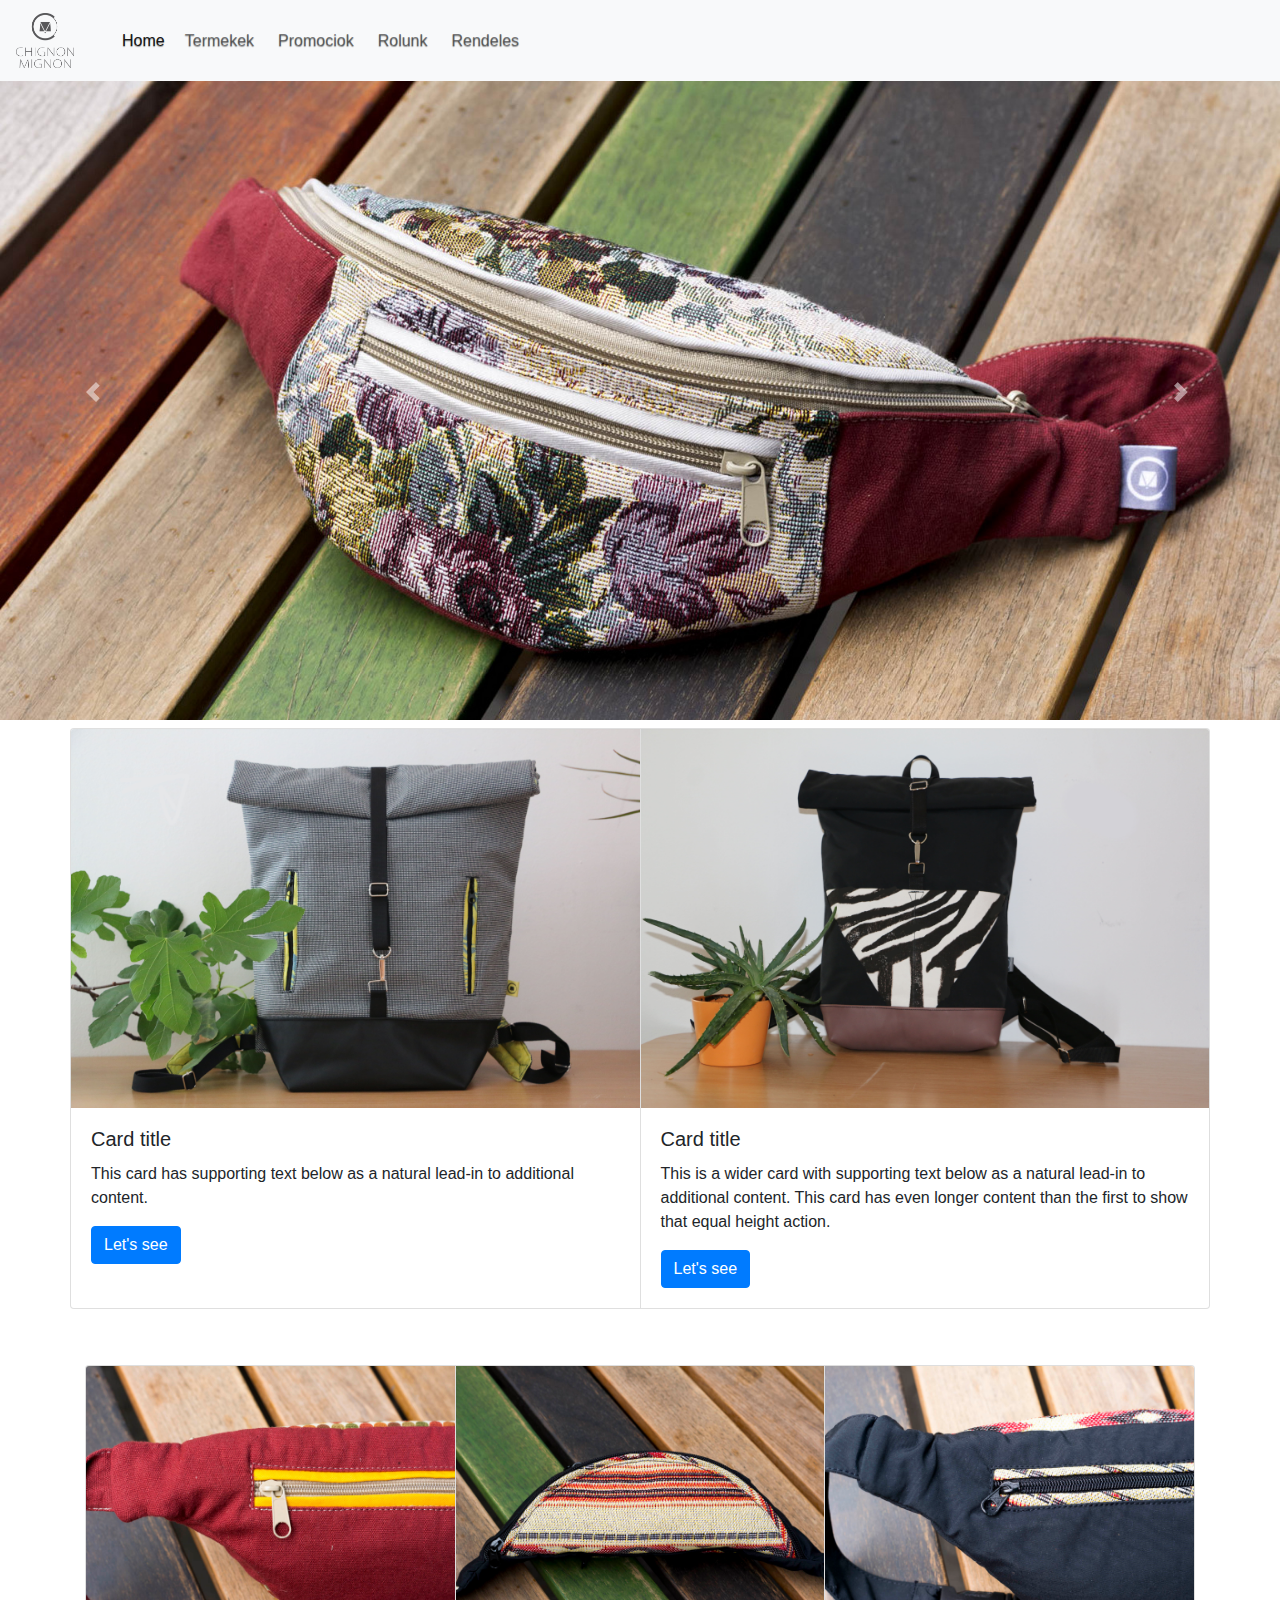
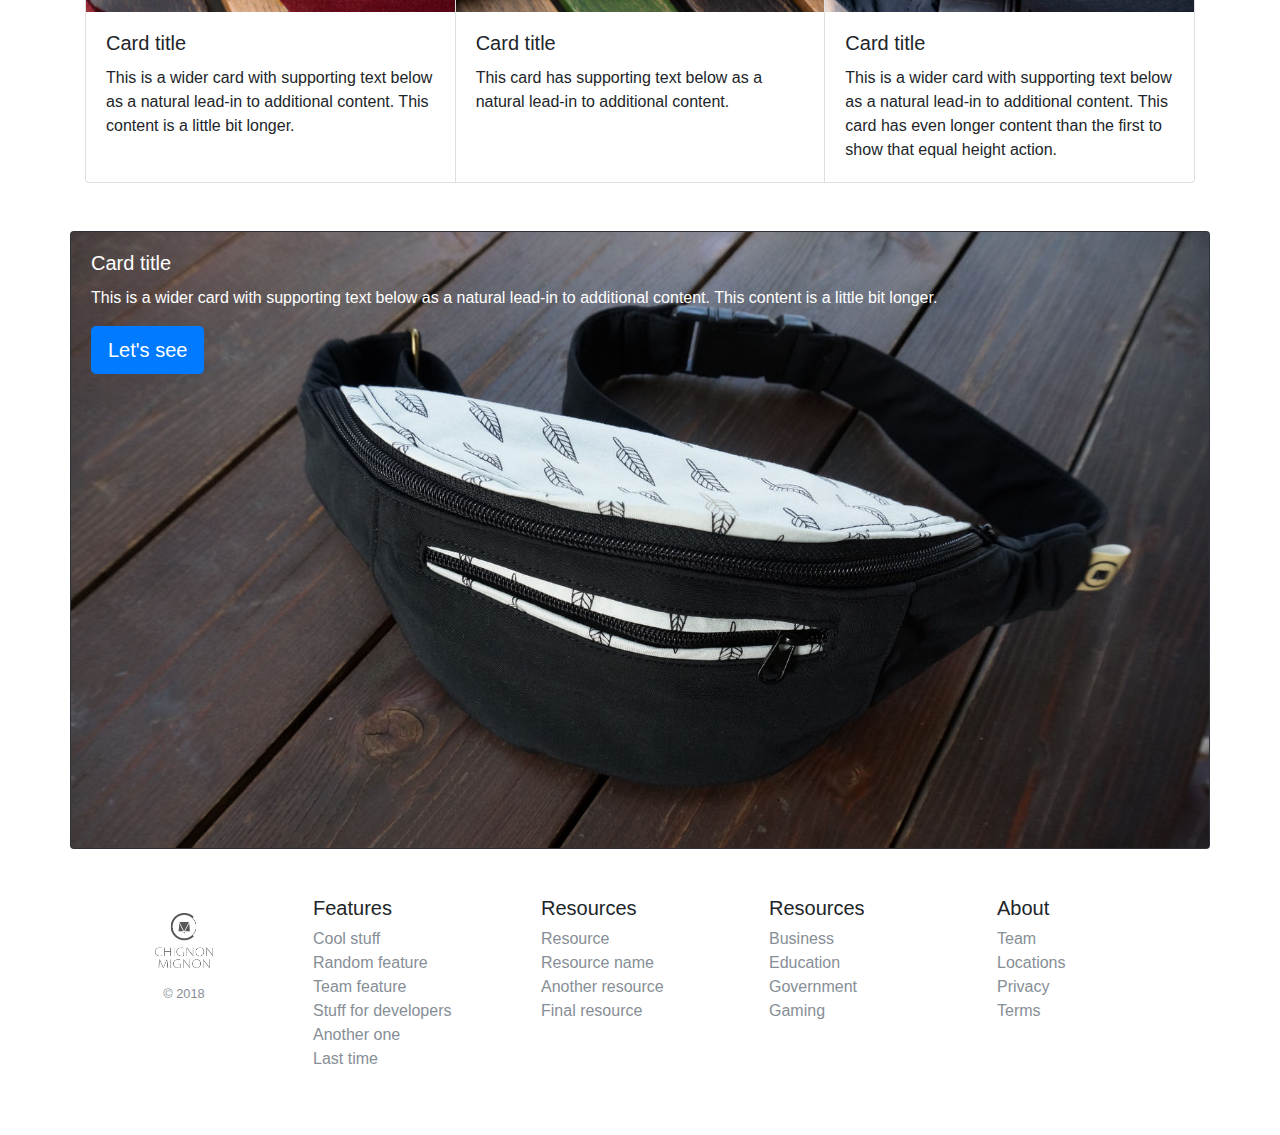
==== index.html @ cf67b212 "+pictures" ====
<!doctype html>
<html>
  <head>
    <meta charset="utf-8">
    <meta name="viewport" content="width=device-width, initial-scale=1, shrink-to-fit=no">
    <meta name="description" content="">
    <meta name="author" content="">
    <link rel="icon" href="pic/iconup.png">

    <title>Chignon Mignon</title>

    <!-- Bootstrap core CSS -->
    <link href="lib/bootstrap/css/bootstrap.min.css" rel="stylesheet">

    <!-- Custom styles for this template -->
    <link href="css/style.css" rel="stylesheet">
  </head>

  <body>

    <nav class="navbar navbar-expand-md navbar-light fixed-top bg-light">
      <a class="navbar-brand" href="index.html"><img src="pic/atlatszologo2.png" class="small-logo" alt="logo"></a>
      <button class="navbar-toggler" type="button" data-toggle="collapse" data-target="#navbarsExampleDefault" aria-controls="navbarsExampleDefault" aria-expanded="false" aria-label="Toggle navigation">
          <span class="navbar-toggler-icon"></span>
        </button>
        
        <div class="collapse navbar-collapse mx-4" id="navbarsExampleDefault">
            <ul class="navbar-nav mr-auto ">
                <li class="nav-item active">
                    <a class="nav-link" href="index.html">Home <span class="sr-only">(current)</span></a>
      </li>
      <li class="nav-item  mx-1">
        <a class="nav-link" href="#">Termekek</a>
      </li>
      <li class="nav-item mx-1">
        <a class="nav-link" href="#">Promociok</a>
      </li>
      <li class="nav-item mx-1">
        <a class="nav-link" href="#">Rolunk</a>
      </li>
      <li class="nav-item mx-1">
        <a class="nav-link " href="#">Rendeles</a>
      </li>
    </ul>
    
  </div>
</nav>


<div id="carouselExampleControls" class="carousel slide" data-ride="carousel">
  <div class="carousel-inner">
    <div class="carousel-item active">
      <img class="d-block w-100" src="pic/o13.1.jpg" alt="First slide">
    </div>
    <div class="carousel-item">
      <img class="d-block w-100" src="pic/o14.1.jpg" alt="Second slide">
    </div>
    <div class="carousel-item">
      <img class="d-block w-100" src="pic/o15.1.jpg" alt="Third slide">
    </div>
    <div class="carousel-item">
      <img class="d-block w-100" src="pic/o16.1.jpg" alt="fourth slide">
    </div>
  </div>
  <a class="carousel-control-prev" href="#carouselExampleControls" role="button" data-slide="prev">
    <span class="carousel-control-prev-icon" aria-hidden="true"></span>
    <span class="sr-only">Previous</span>
  </a>
  <a class="carousel-control-next" href="#carouselExampleControls" role="button" data-slide="next">
    <span class="carousel-control-next-icon" aria-hidden="true"></span>
    <span class="sr-only">Next</span>
  </a>
</div>

   
<div class="container">
  <div class="row">
    <div class="card-group my-2">
      <div class="card">
        <img class="card-img-top" src="pic/nagy11.jpg" alt="Card image cap">
        <div class="card-body">
        <h5 class="card-title">Card title</h5>
        <p class="card-text">This card has supporting text below as a natural lead-in to additional content.</p>
        <button type="button" class="btn btn-primary">Let's see</button>
      </div>
      
    </div>
    <div class="card">
      <img class="card-img-top" src="pic/nagy22.jpg" alt="Card image cap">
      <div class="card-body">
        <h5 class="card-title">Card title</h5>
        <p class="card-text">This is a wider card with supporting text below as a natural lead-in to additional content. This card has even longer content than the first to show that equal height action.</p>
        <button type="button" class="btn btn-primary">Let's see</button>
      </div>
      
    </div>
    </div>
  </div>
</div>

<div class="container">
<div class="card-group my-5">
  <div class="card">
    <img class="card-img-top" src="pic/o14.3.jpg" alt="Card image cap">
    <div class="card-body">
      <h5 class="card-title">Card title</h5>
      <p class="card-text">This is a wider card with supporting text below as a natural lead-in to additional content. This content is a little bit longer.</p>
    </div>
    <!--<div class="card-footer">
      <small class="text-muted">Last updated 3 mins ago</small>
    </div>-->
  </div>
    <div class="card">
      <img class="card-img-top" src="pic/o16.2.jpg" alt="Card image cap">
      <div class="card-body">
      <h5 class="card-title">Card title</h5>
      <p class="card-text">This card has supporting text below as a natural lead-in to additional content.</p>
    </div>
    
  </div>
  <div class="card">
    <img class="card-img-top" src="pic/o16.3.jpg" alt="Card image cap">
    <div class="card-body">
      <h5 class="card-title">Card title</h5>
      <p class="card-text">This is a wider card with supporting text below as a natural lead-in to additional content. This card has even longer content than the first to show that equal height action.</p>
    </div>
    
  </div>
</div>
</div>

<div class="container">
  <div class="row">
    <div class="card bg-dark text-white">
      <img class="card-img" src="pic/11.jpg" alt="Card image">
      <div class="card-img-overlay">
        <h5 class="card-title">Card title</h5>
        <p class="card-text">This is a wider card with supporting text below as a natural lead-in to additional content. This content is a little bit longer.</p>
        <button type="button" class="btn btn-primary btn-lg">Let's see</button>
      </div>
    </div>
  </div>
</div>

    <footer class="container py-5">
      <div class="row">
        <div class="col-12 col-md text-center">
         <!-- <svg xmlns="http://www.w3.org/2000/svg" width="24" height="24" viewBox="0 0 24 24" fill="none" stroke="currentColor" 
          stroke-width="2" stroke-linecap="round" stroke-linejoin="round" class="d-block mb-2"><circle cx="12" cy="12" r="10"></circle>
          <line x1="14.31" y1="8" x2="20.05" y2="17.94"></line><line x1="9.69" y1="8" x2="21.17" y2="8"></line>
          <line x1="7.38" y1="12" x2="13.12" y2="2.06"></line><line x1="9.69" y1="16" x2="3.95" y2="6.06"></line>
          <line x1="14.31" y1="16" x2="2.83" y2="16"></line><line x1="16.62" y1="12" x2="10.88" y2="21.94"></line></svg>-->
          <img src="pic/atlatszologo2.png" class="small-logo my-3" alt="logo">
          <small class="d-block mb-3 text-muted">&copy; 2018</small>
        </div>
        <div class="col-6 col-md">
          <h5>Features</h5>
          <ul class="list-unstyled text-small">
            <li><a class="text-muted" href="#">Cool stuff</a></li>
            <li><a class="text-muted" href="#">Random feature</a></li>
            <li><a class="text-muted" href="#">Team feature</a></li>
            <li><a class="text-muted" href="#">Stuff for developers</a></li>
            <li><a class="text-muted" href="#">Another one</a></li>
            <li><a class="text-muted" href="#">Last time</a></li>
          </ul>
        </div>
        <div class="col-6 col-md">
          <h5>Resources</h5>
          <ul class="list-unstyled text-small">
            <li><a class="text-muted" href="#">Resource</a></li>
            <li><a class="text-muted" href="#">Resource name</a></li>
            <li><a class="text-muted" href="#">Another resource</a></li>
            <li><a class="text-muted" href="#">Final resource</a></li>
          </ul>
        </div>
        <div class="col-6 col-md">
          <h5>Resources</h5>
          <ul class="list-unstyled text-small">
            <li><a class="text-muted" href="#">Business</a></li>
            <li><a class="text-muted" href="#">Education</a></li>
            <li><a class="text-muted" href="#">Government</a></li>
            <li><a class="text-muted" href="#">Gaming</a></li>
          </ul>
        </div>
        <div class="col-6 col-md">
          <h5>About</h5>
          <ul class="list-unstyled text-small">
            <li><a class="text-muted" href="#">Team</a></li>
            <li><a class="text-muted" href="#">Locations</a></li>
            <li><a class="text-muted" href="#">Privacy</a></li>
            <li><a class="text-muted" href="#">Terms</a></li>
          </ul>
        </div>
      </div>
    </footer>


    <!-- Bootstrap core JavaScript
    ================================================== -->
    <!-- Placed at the end of the document so the pages load faster -->
    <script src="https://code.jquery.com/jquery-3.2.1.slim.min.js" integrity="sha384-KJ3o2DKtIkvYIK3UENzmM7KCkRr/rE9/Qpg6aAZGJwFDMVNA/GpGFF93hXpG5KkN" crossorigin="anonymous"></script>
    <script>window.jQuery || document.write('<script src="../../../../assets/js/vendor/jquery-slim.min.js"><\/script>')</script>
    <script src="https://ajax.googleapis.com/ajax/libs/jquery/3.2.1/jquery.min.js"></script>
    <script src="lib/popper.min.js"></script>
    <script src="lib/bootstrap/js/bootstrap.min.js"></script>
    <script>
      Holder.addTheme('thumb', {
        bg: '#55595c',
        fg: '#eceeef',
        text: 'Thumbnail'
      });
    </script>
  </body>
</html>
---- css/style.css ----
.slideshow img{
    max-height: 100%;
    
}

img.small-logo{
    max-height: 55px;
}
.carousel.slide{
    margin-top: 4rem;
}
.nav-item, .navbar-brand{
text-shadow: 0px 1px 1px rgba(0, 0, 0, 0.4);
}
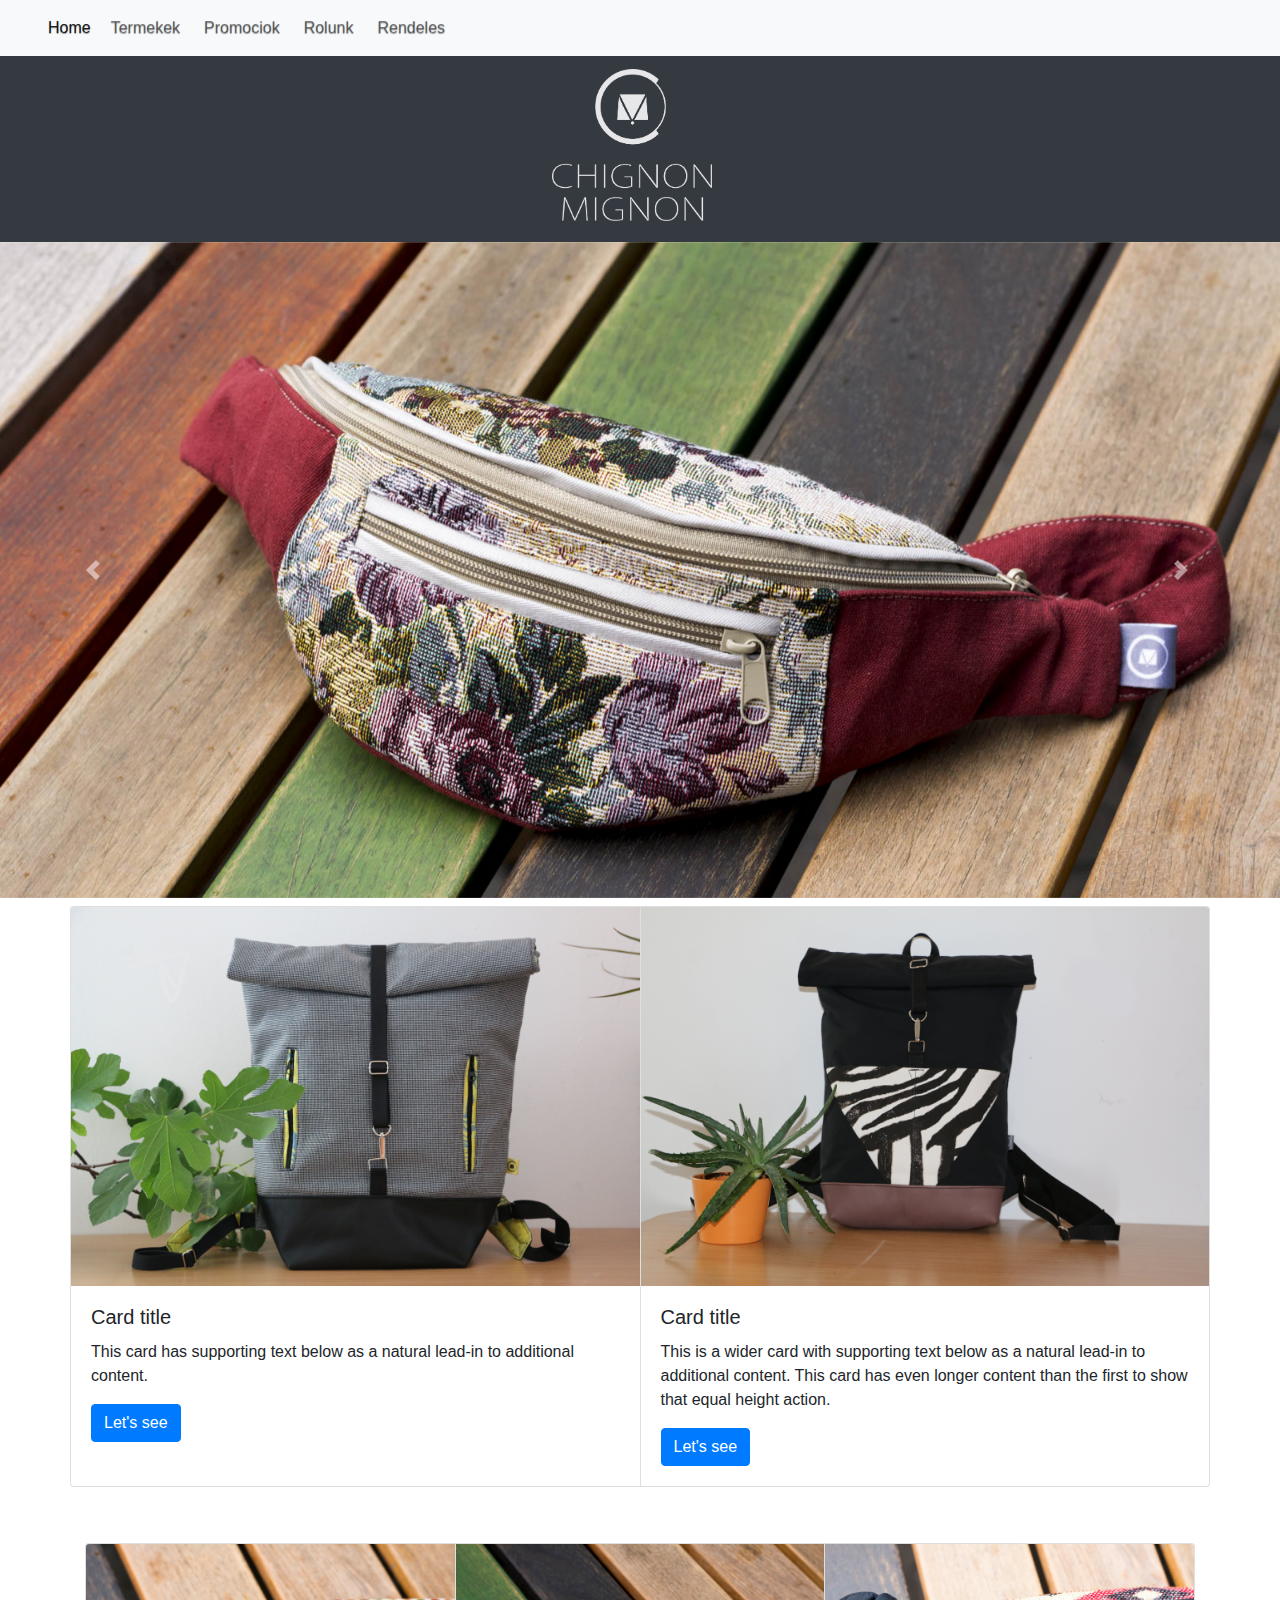
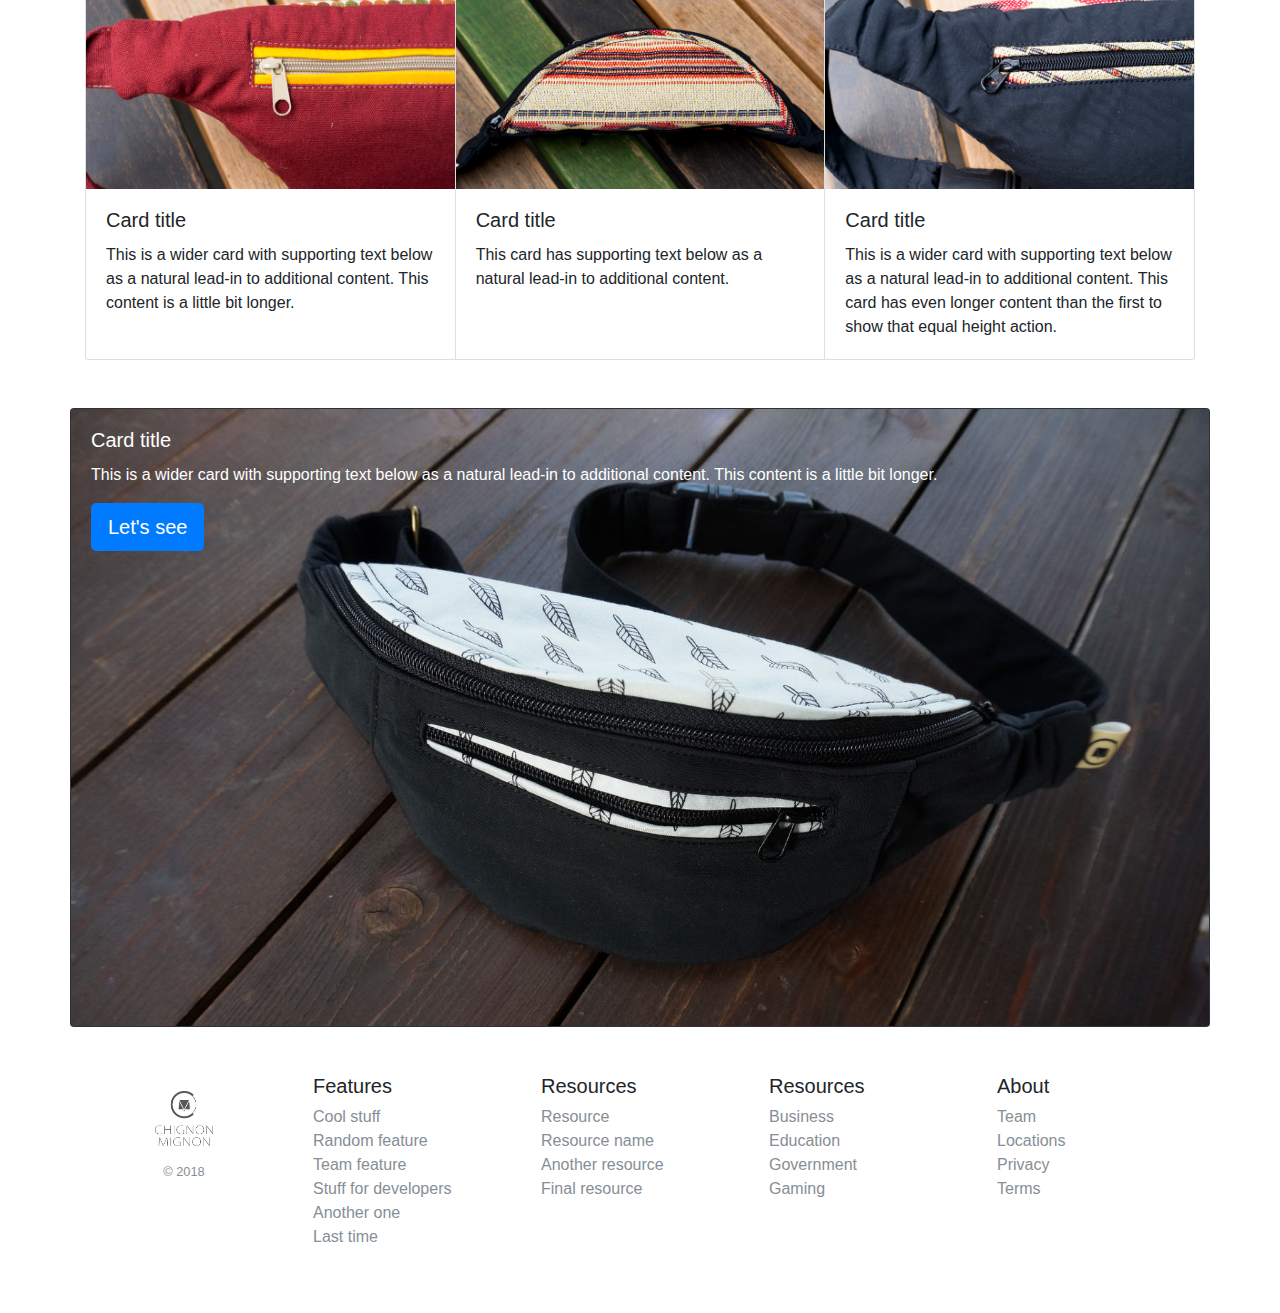
==== commit dae7a128: "jumborton for the logo" ====
--- a/index.html
+++ b/index.html
@@ -20,7 +20,7 @@
   <body>
 
     <nav class="navbar navbar-expand-md navbar-light fixed-top bg-light">
-      <a class="navbar-brand" href="index.html"><img src="pic/atlatszologo2.png" class="small-logo" alt="logo"></a>
+     
       <button class="navbar-toggler" type="button" data-toggle="collapse" data-target="#navbarsExampleDefault" aria-controls="navbarsExampleDefault" aria-expanded="false" aria-label="Toggle navigation">
           <span class="navbar-toggler-icon"></span>
         </button>
@@ -46,7 +46,12 @@
     
   </div>
 </nav>
-
+<div id="jumbotron-logo" class="jumbotron jumbotron-fluid bg-dark">
+  <div class="container text-center">
+    <a class="navbar-brand" href="index.html"><img src="pic/atlatszologo.png" class="biglogo" alt="logo"></a>
+
+  </div>
+</div>
 
 <div id="carouselExampleControls" class="carousel slide" data-ride="carousel">
   <div class="carousel-inner">
@@ -146,11 +151,7 @@
     <footer class="container py-5">
       <div class="row">
         <div class="col-12 col-md text-center">
-         <!-- <svg xmlns="http://www.w3.org/2000/svg" width="24" height="24" viewBox="0 0 24 24" fill="none" stroke="currentColor" 
-          stroke-width="2" stroke-linecap="round" stroke-linejoin="round" class="d-block mb-2"><circle cx="12" cy="12" r="10"></circle>
-          <line x1="14.31" y1="8" x2="20.05" y2="17.94"></line><line x1="9.69" y1="8" x2="21.17" y2="8"></line>
-          <line x1="7.38" y1="12" x2="13.12" y2="2.06"></line><line x1="9.69" y1="16" x2="3.95" y2="6.06"></line>
-          <line x1="14.31" y1="16" x2="2.83" y2="16"></line><line x1="16.62" y1="12" x2="10.88" y2="21.94"></line></svg>-->
+         
           <img src="pic/atlatszologo2.png" class="small-logo my-3" alt="logo">
           <small class="d-block mb-3 text-muted">&copy; 2018</small>
         </div>
--- a/css/style.css
+++ b/css/style.css
@@ -12,3 +12,20 @@
 .nav-item, .navbar-brand{
 text-shadow: 0px 1px 1px rgba(0, 0, 0, 0.4);
 }
+.biglogo{
+    max-width: 10rem;
+    margin-top: 2rem;
+}
+#carouselExampleControls{
+    margin-top: 0;
+}
+#jumbotron-logo{
+    margin-bottom: 0;
+}
+@media (min-width: 768px){
+    .biglogo{
+        margin-top: 0;
+        margin-bottom: -3rem;
+    }
+
+}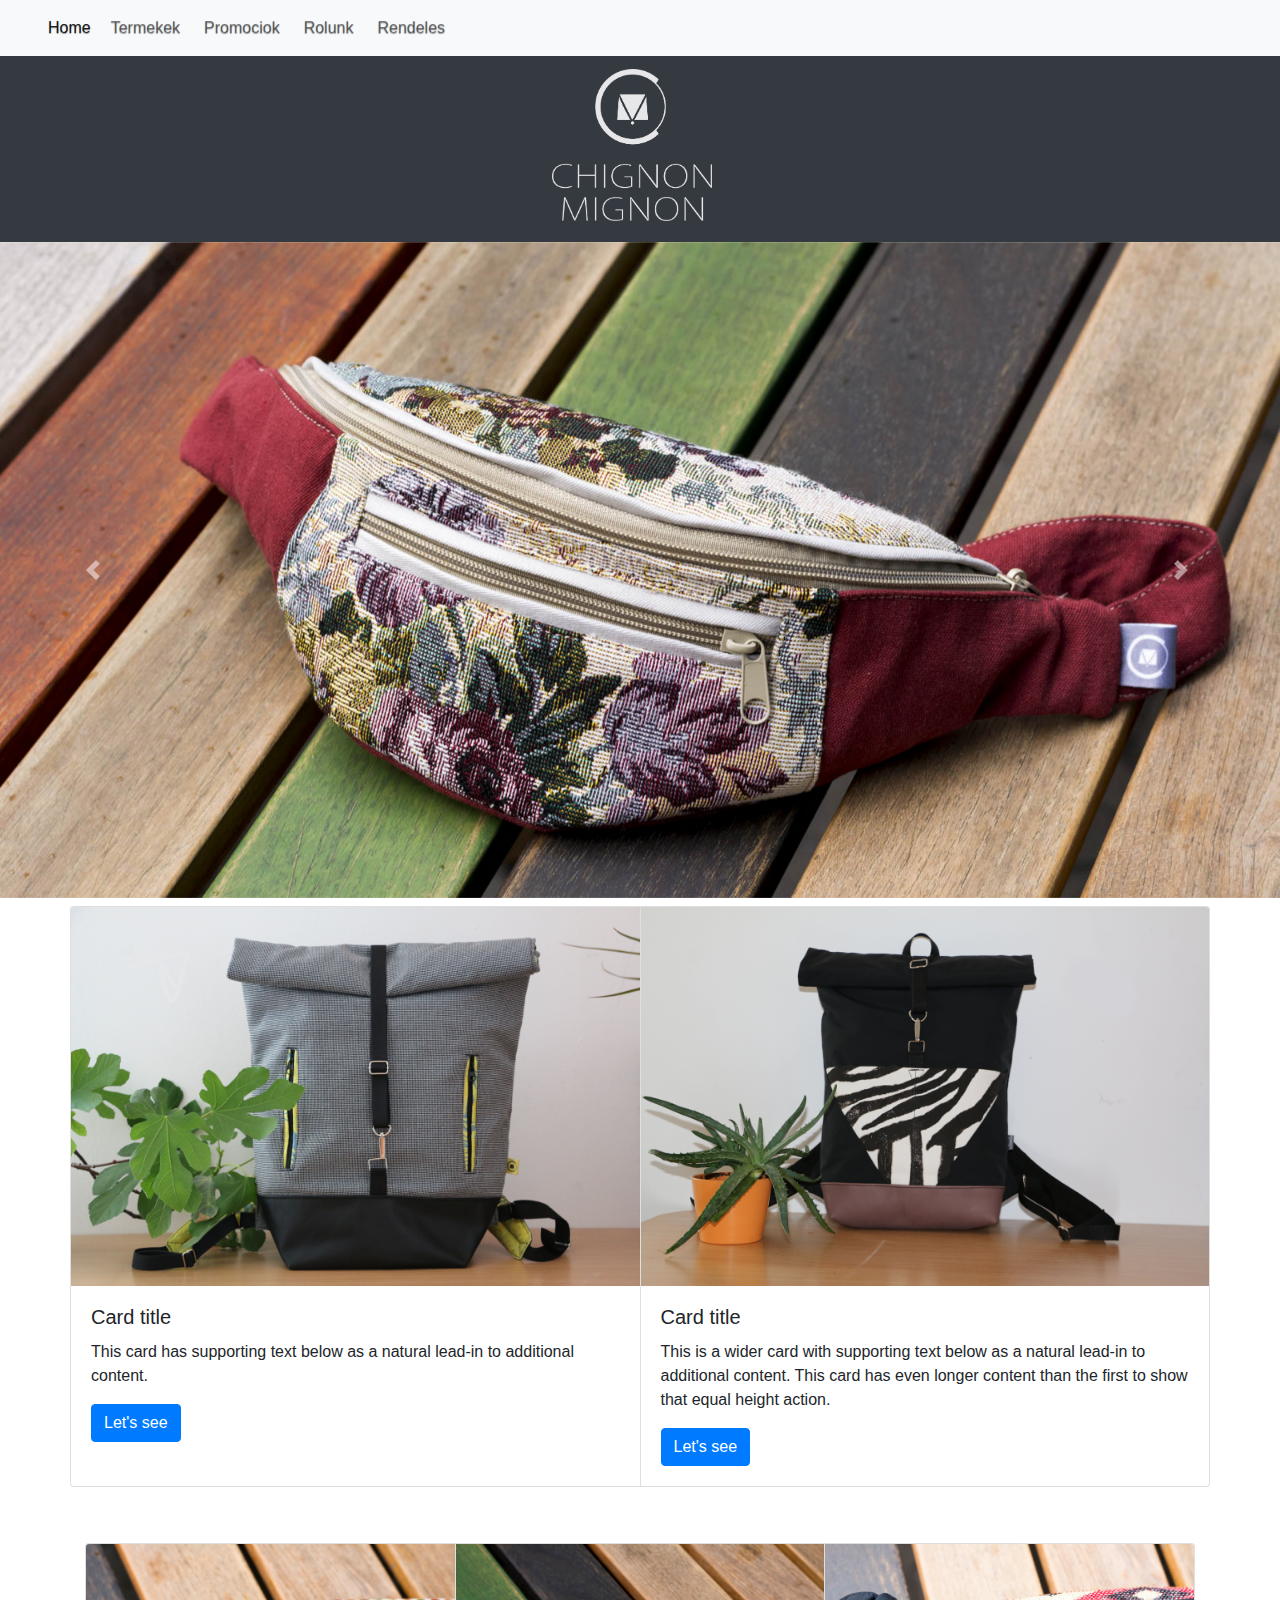
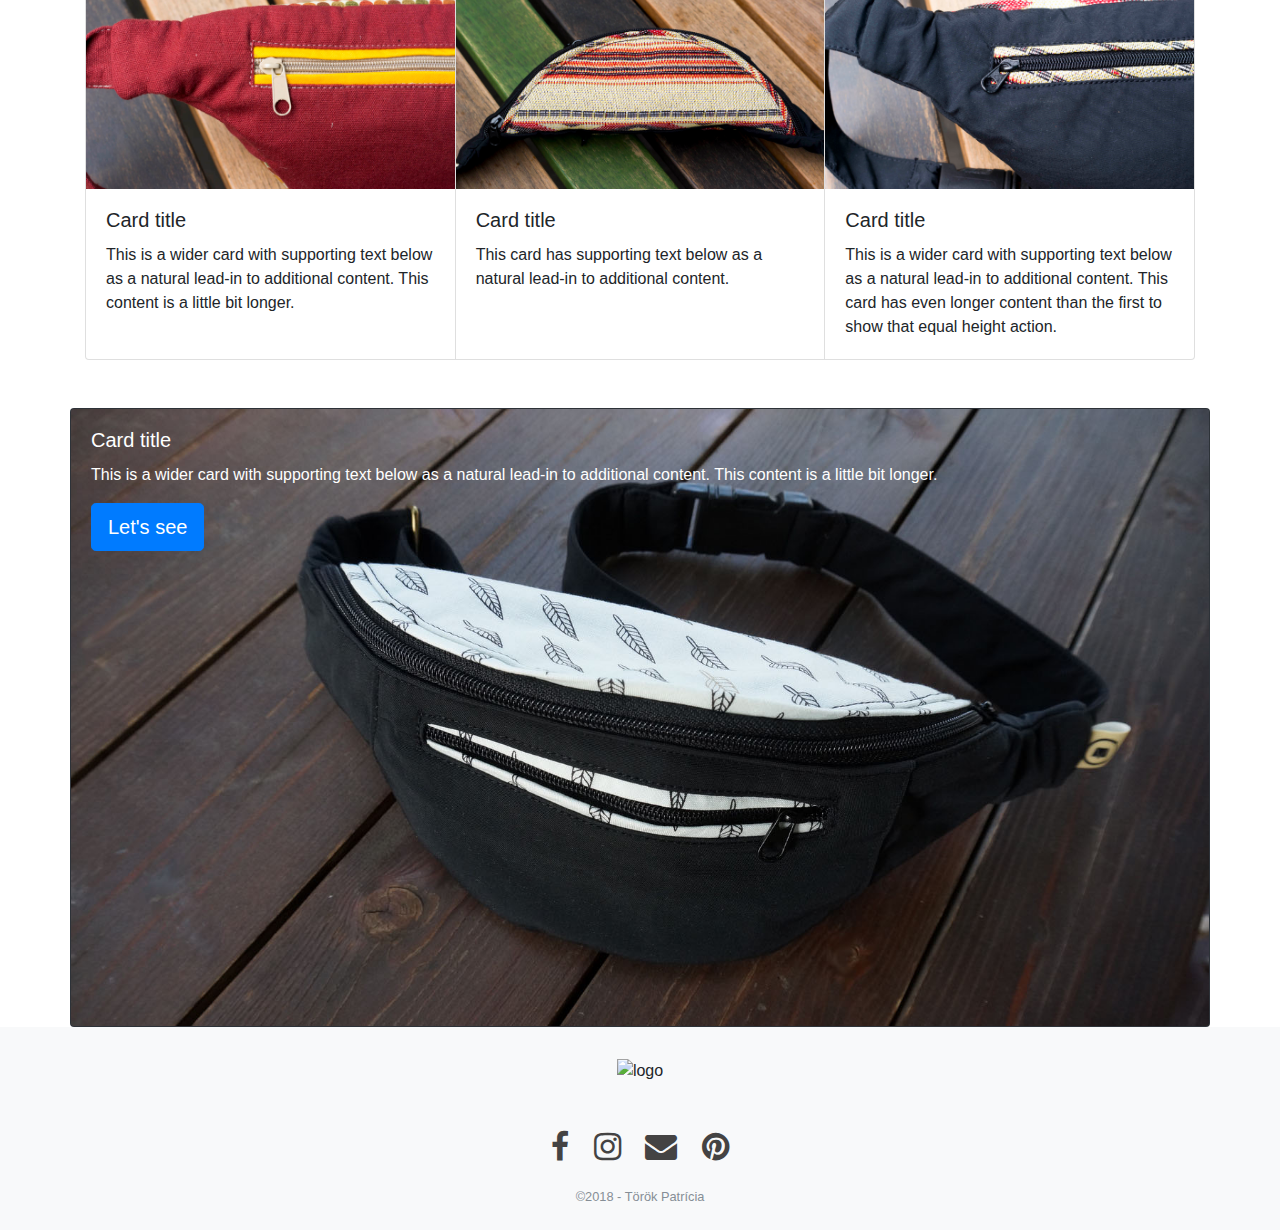
==== commit 891a1dc8: "footer" ====
--- a/index.html
+++ b/index.html
@@ -15,6 +15,7 @@
 
     <!-- Custom styles for this template -->
     <link href="css/style.css" rel="stylesheet">
+    <link href="https://maxcdn.bootstrapcdn.com/font-awesome/4.7.0/css/font-awesome.min.css" rel="stylesheet">
   </head>
 
   <body>
@@ -148,51 +149,24 @@
   </div>
 </div>
 
-    <footer class="container py-5">
+    <footer class="py-2 bg-light">
+      <div class="container">
       <div class="row">
-        <div class="col-12 col-md text-center">
+        <div class="col-12  text-center">
          
-          <img src="pic/atlatszologo2.png" class="small-logo my-3" alt="logo">
-          <small class="d-block mb-3 text-muted">&copy; 2018</small>
+          <img src="pic/arnyekoltlogo.png" class="small-logo my-4" alt="logo">
+          <div class="row">
+            <div class="col-12 text-center my-3 fas-logos">
+            <a class="fa mx-2" href="https://www.facebook.com/chignon.mignon/" target="_blank"><i class="fa fa-facebook" aria-hidden="true"></i></a>
+            <a class="fa mx-2" href="https://www.instagram.com/chignonmignon/?hl=en" target="_blank"><i class="fa fa-instagram" aria-hidden="true"></i></a>
+            <a class="mail mx-2" href="mailto:chingnon@gmail.com"><i class="fa fa-envelope" aria-hidden="true"></i></a>
+            <a class="fa mx-2" href="#"><i class="fa fa-pinterest" aria-hidden="true"></i></a>
+          </div>
+          
         </div>
-        <div class="col-6 col-md">
-          <h5>Features</h5>
-          <ul class="list-unstyled text-small">
-            <li><a class="text-muted" href="#">Cool stuff</a></li>
-            <li><a class="text-muted" href="#">Random feature</a></li>
-            <li><a class="text-muted" href="#">Team feature</a></li>
-            <li><a class="text-muted" href="#">Stuff for developers</a></li>
-            <li><a class="text-muted" href="#">Another one</a></li>
-            <li><a class="text-muted" href="#">Last time</a></li>
-          </ul>
+          <small class="d-block mb-3 text-muted">&copy;2018 - Török Patrícia </small>
         </div>
-        <div class="col-6 col-md">
-          <h5>Resources</h5>
-          <ul class="list-unstyled text-small">
-            <li><a class="text-muted" href="#">Resource</a></li>
-            <li><a class="text-muted" href="#">Resource name</a></li>
-            <li><a class="text-muted" href="#">Another resource</a></li>
-            <li><a class="text-muted" href="#">Final resource</a></li>
-          </ul>
-        </div>
-        <div class="col-6 col-md">
-          <h5>Resources</h5>
-          <ul class="list-unstyled text-small">
-            <li><a class="text-muted" href="#">Business</a></li>
-            <li><a class="text-muted" href="#">Education</a></li>
-            <li><a class="text-muted" href="#">Government</a></li>
-            <li><a class="text-muted" href="#">Gaming</a></li>
-          </ul>
-        </div>
-        <div class="col-6 col-md">
-          <h5>About</h5>
-          <ul class="list-unstyled text-small">
-            <li><a class="text-muted" href="#">Team</a></li>
-            <li><a class="text-muted" href="#">Locations</a></li>
-            <li><a class="text-muted" href="#">Privacy</a></li>
-            <li><a class="text-muted" href="#">Terms</a></li>
-          </ul>
-        </div>
+      </div>
       </div>
     </footer>
 
--- a/css/style.css
+++ b/css/style.css
@@ -4,7 +4,8 @@
 }
 
 img.small-logo{
-    max-height: 55px;
+    max-height: 7rem;
+   
 }
 .carousel.slide{
     margin-top: 4rem;
@@ -22,6 +23,19 @@
 #jumbotron-logo{
     margin-bottom: 0;
 }
+/* Footer */
+.fas-logos{
+    font-size: 2rem;
+}
+.fa{
+    color:rgb(68, 67, 67);
+}
+.fa:hover{
+    color:rgb(8, 8, 8);
+    transform: scale(1.1);
+}
+
+/* resvonsive jumbotron logo */
 @media (min-width: 768px){
     .biglogo{
         margin-top: 0;
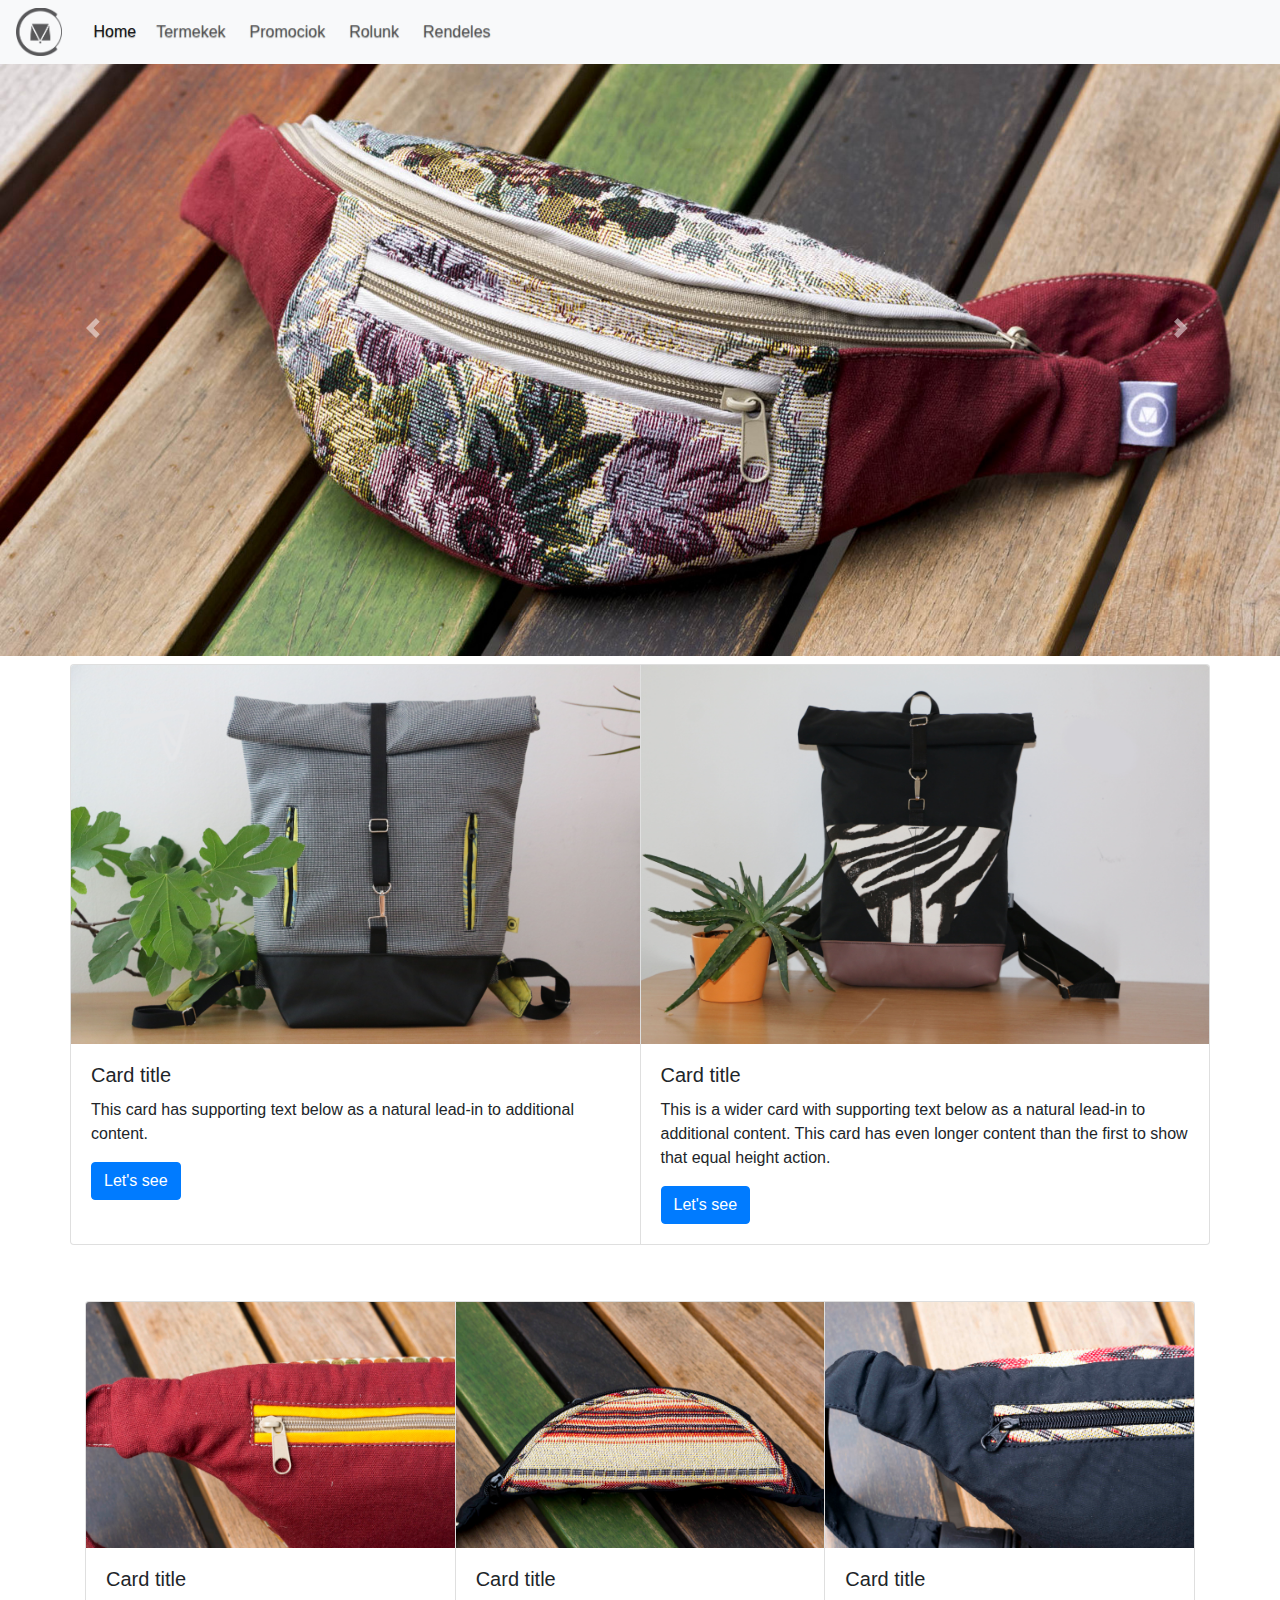
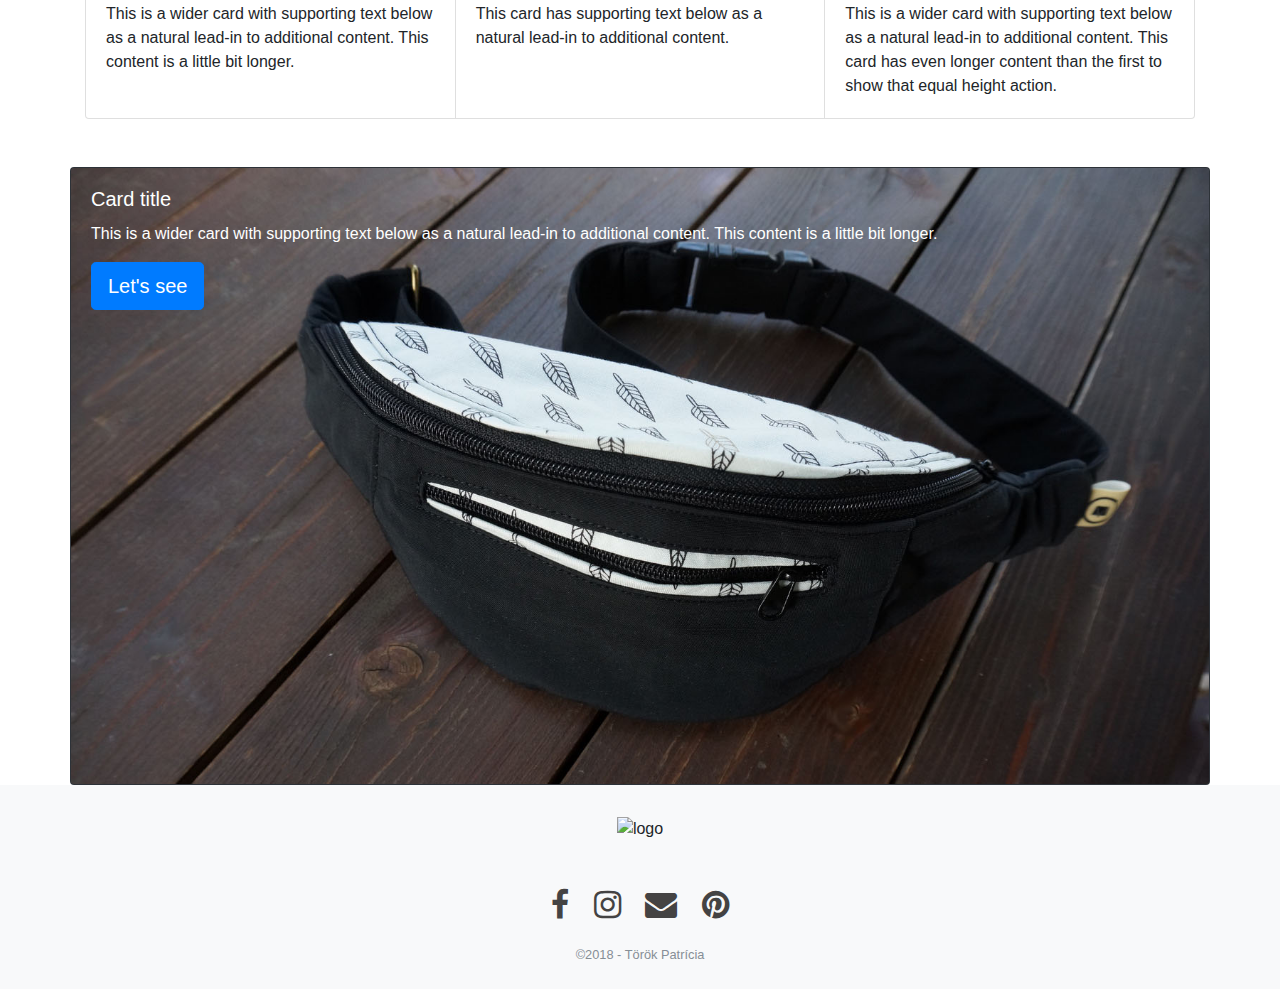
==== commit d64ac864: "nav+jumbotron changed" ====
--- a/index.html
+++ b/index.html
@@ -19,9 +19,10 @@
   </head>
 
   <body>
-
+    
+    
     <nav class="navbar navbar-expand-md navbar-light fixed-top bg-light">
-     
+     <a href="index.html"><img class="small-logo d-none d-lg-block" src="pic/iconup.png" alt="logo"></a>
       <button class="navbar-toggler" type="button" data-toggle="collapse" data-target="#navbarsExampleDefault" aria-controls="navbarsExampleDefault" aria-expanded="false" aria-label="Toggle navigation">
           <span class="navbar-toggler-icon"></span>
         </button>
@@ -47,9 +48,9 @@
     
   </div>
 </nav>
-<div id="jumbotron-logo" class="jumbotron jumbotron-fluid bg-dark">
+<div id="jumbotron-logo" class="jumbotron jumbotron-fluid bg-light d-block d-lg-none">
   <div class="container text-center">
-    <a class="navbar-brand" href="index.html"><img src="pic/atlatszologo.png" class="biglogo" alt="logo"></a>
+    <a class="navbar-brand" href="index.html"><img src="pic/arnyekoltlogo.png" class="biglogo" alt="logo"></a>
 
   </div>
 </div>
--- a/css/style.css
+++ b/css/style.css
@@ -4,7 +4,7 @@
 }
 
 img.small-logo{
-    max-height: 7rem;
+    max-height: 3rem;
    
 }
 .carousel.slide{
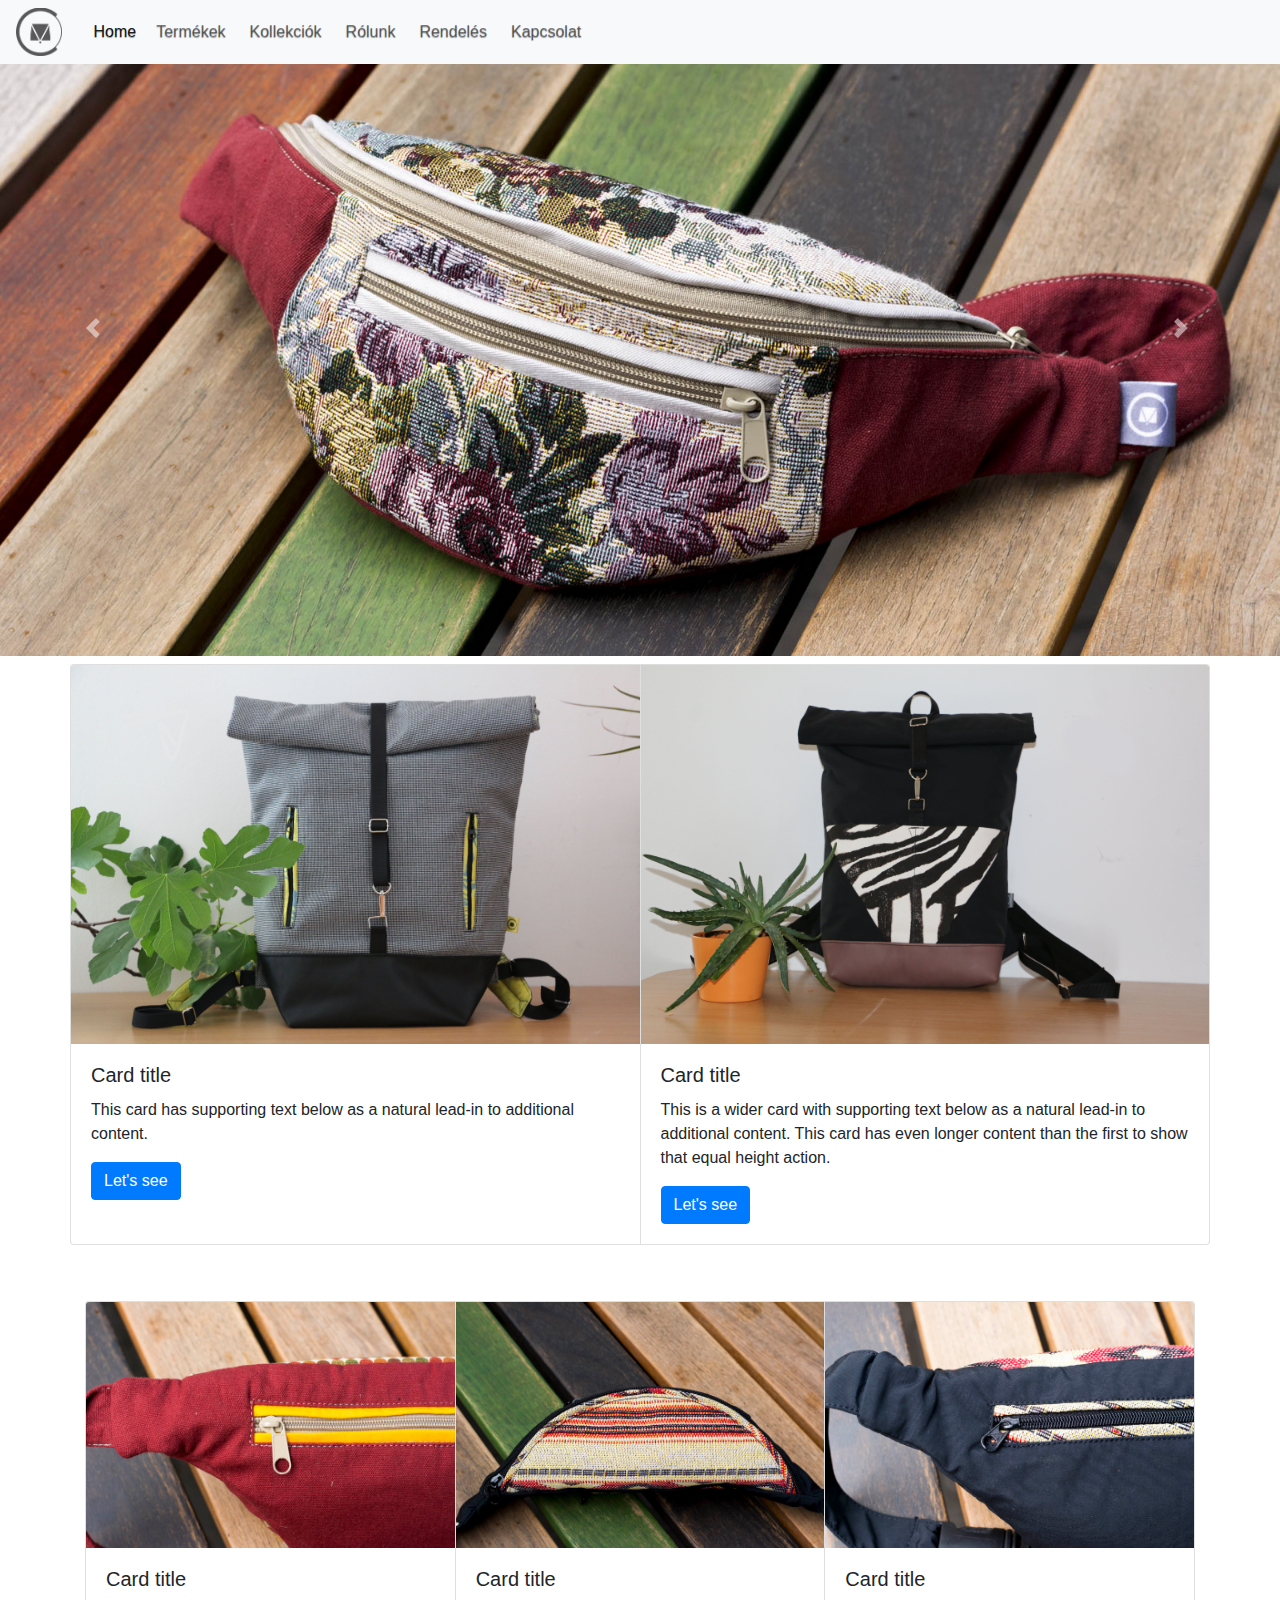
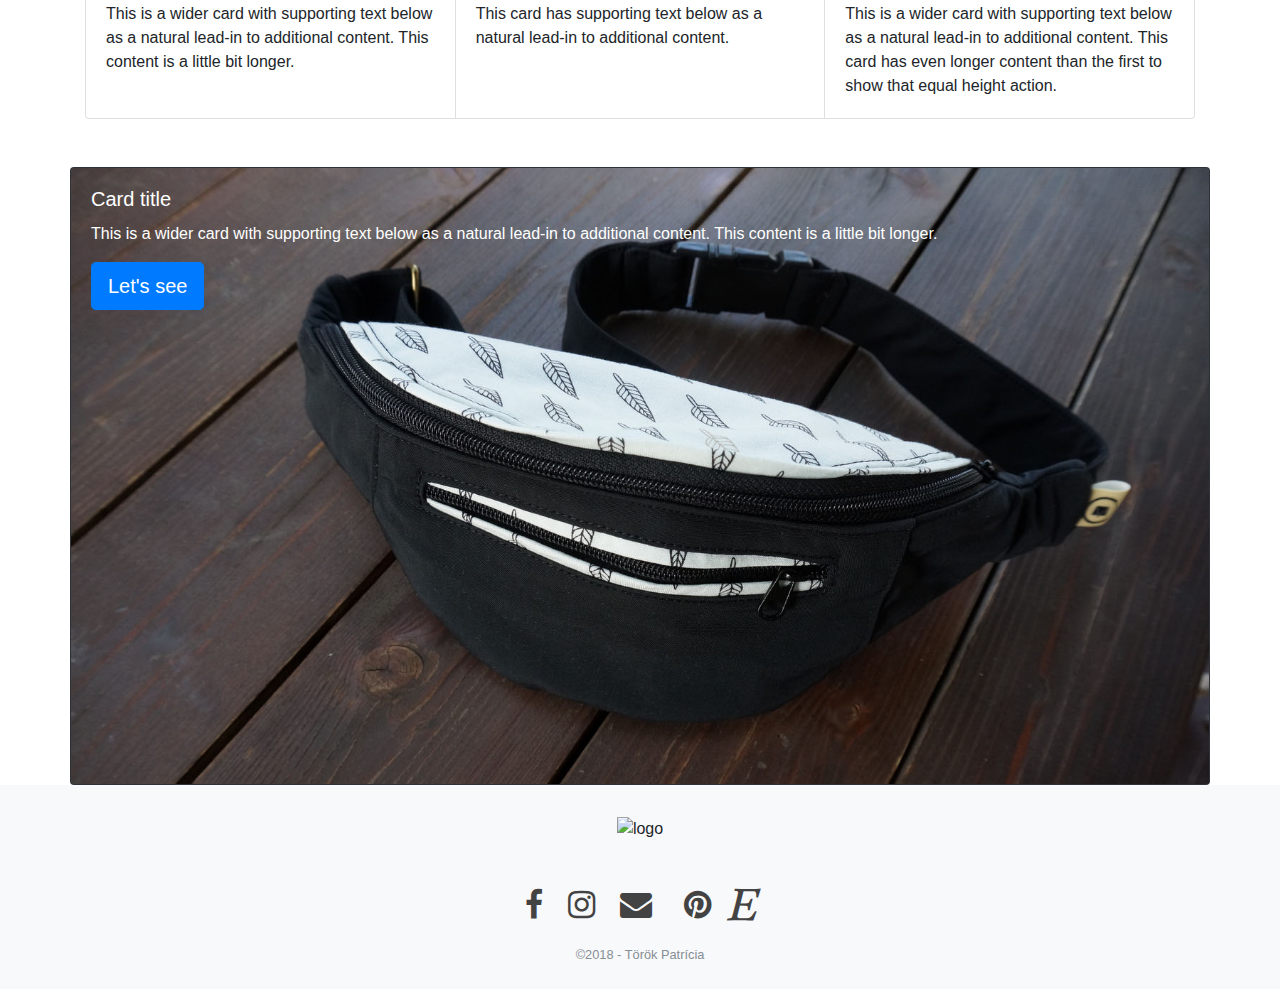
==== commit 4ed14263: "navigation + footer" ====
--- a/index.html
+++ b/index.html
@@ -33,16 +33,19 @@
                     <a class="nav-link" href="index.html">Home <span class="sr-only">(current)</span></a>
       </li>
       <li class="nav-item  mx-1">
-        <a class="nav-link" href="#">Termekek</a>
+        <a class="nav-link" href="#">Termékek</a>
       </li>
       <li class="nav-item mx-1">
-        <a class="nav-link" href="#">Promociok</a>
+        <a class="nav-link" href="#">Kollekciók</a>
       </li>
       <li class="nav-item mx-1">
-        <a class="nav-link" href="#">Rolunk</a>
+        <a class="nav-link" href="#">Rólunk</a>
       </li>
       <li class="nav-item mx-1">
-        <a class="nav-link " href="#">Rendeles</a>
+        <a class="nav-link " href="#">Rendelés</a>
+      </li>
+      <li class="nav-item mx-1">
+        <a class="nav-link " href="#">Kapcsolat</a>
       </li>
     </ul>
     
@@ -50,7 +53,7 @@
 </nav>
 <div id="jumbotron-logo" class="jumbotron jumbotron-fluid bg-light d-block d-lg-none">
   <div class="container text-center">
-    <a class="navbar-brand" href="index.html"><img src="pic/arnyekoltlogo.png" class="biglogo" alt="logo"></a>
+    <img src="pic/arnyekoltlogo.png" class="biglogo" alt="logo">
 
   </div>
 </div>
@@ -155,13 +158,14 @@
       <div class="row">
         <div class="col-12  text-center">
          
-          <img src="pic/arnyekoltlogo.png" class="small-logo my-4" alt="logo">
+          <img src="pic/arnyekoltlogo.png" class="logodown my-4" alt="logo">
           <div class="row">
             <div class="col-12 text-center my-3 fas-logos">
             <a class="fa mx-2" href="https://www.facebook.com/chignon.mignon/" target="_blank"><i class="fa fa-facebook" aria-hidden="true"></i></a>
             <a class="fa mx-2" href="https://www.instagram.com/chignonmignon/?hl=en" target="_blank"><i class="fa fa-instagram" aria-hidden="true"></i></a>
-            <a class="mail mx-2" href="mailto:chingnon@gmail.com"><i class="fa fa-envelope" aria-hidden="true"></i></a>
-            <a class="fa mx-2" href="#"><i class="fa fa-pinterest" aria-hidden="true"></i></a>
+            <a class="mail mx-2" href="mailto:torok.patricia.a@gmail.com"><i class="fa fa-envelope" aria-hidden="true"></i></a>
+            <a class="fa mx-2" href="https://ro.pinterest.com/bejbibejb/chignonmignonbags/?eq=ChignonMignonBags" target="_blank"></a><i class="fa fa-pinterest" aria-hidden="true"></i></a>
+            <a class="fa mx-2" href="https://www.etsy.com/shop/ChignonMignonBags" target="_blank"><i class="fab fa-etsy"></i></a>
           </div>
           
         </div>
--- a/css/style.css
+++ b/css/style.css
@@ -4,8 +4,11 @@
 }
 
 img.small-logo{
-    max-height: 3rem;
+    height: 3rem;
    
+}
+.logodown{
+    max-height: 7rem;
 }
 .carousel.slide{
     margin-top: 4rem;
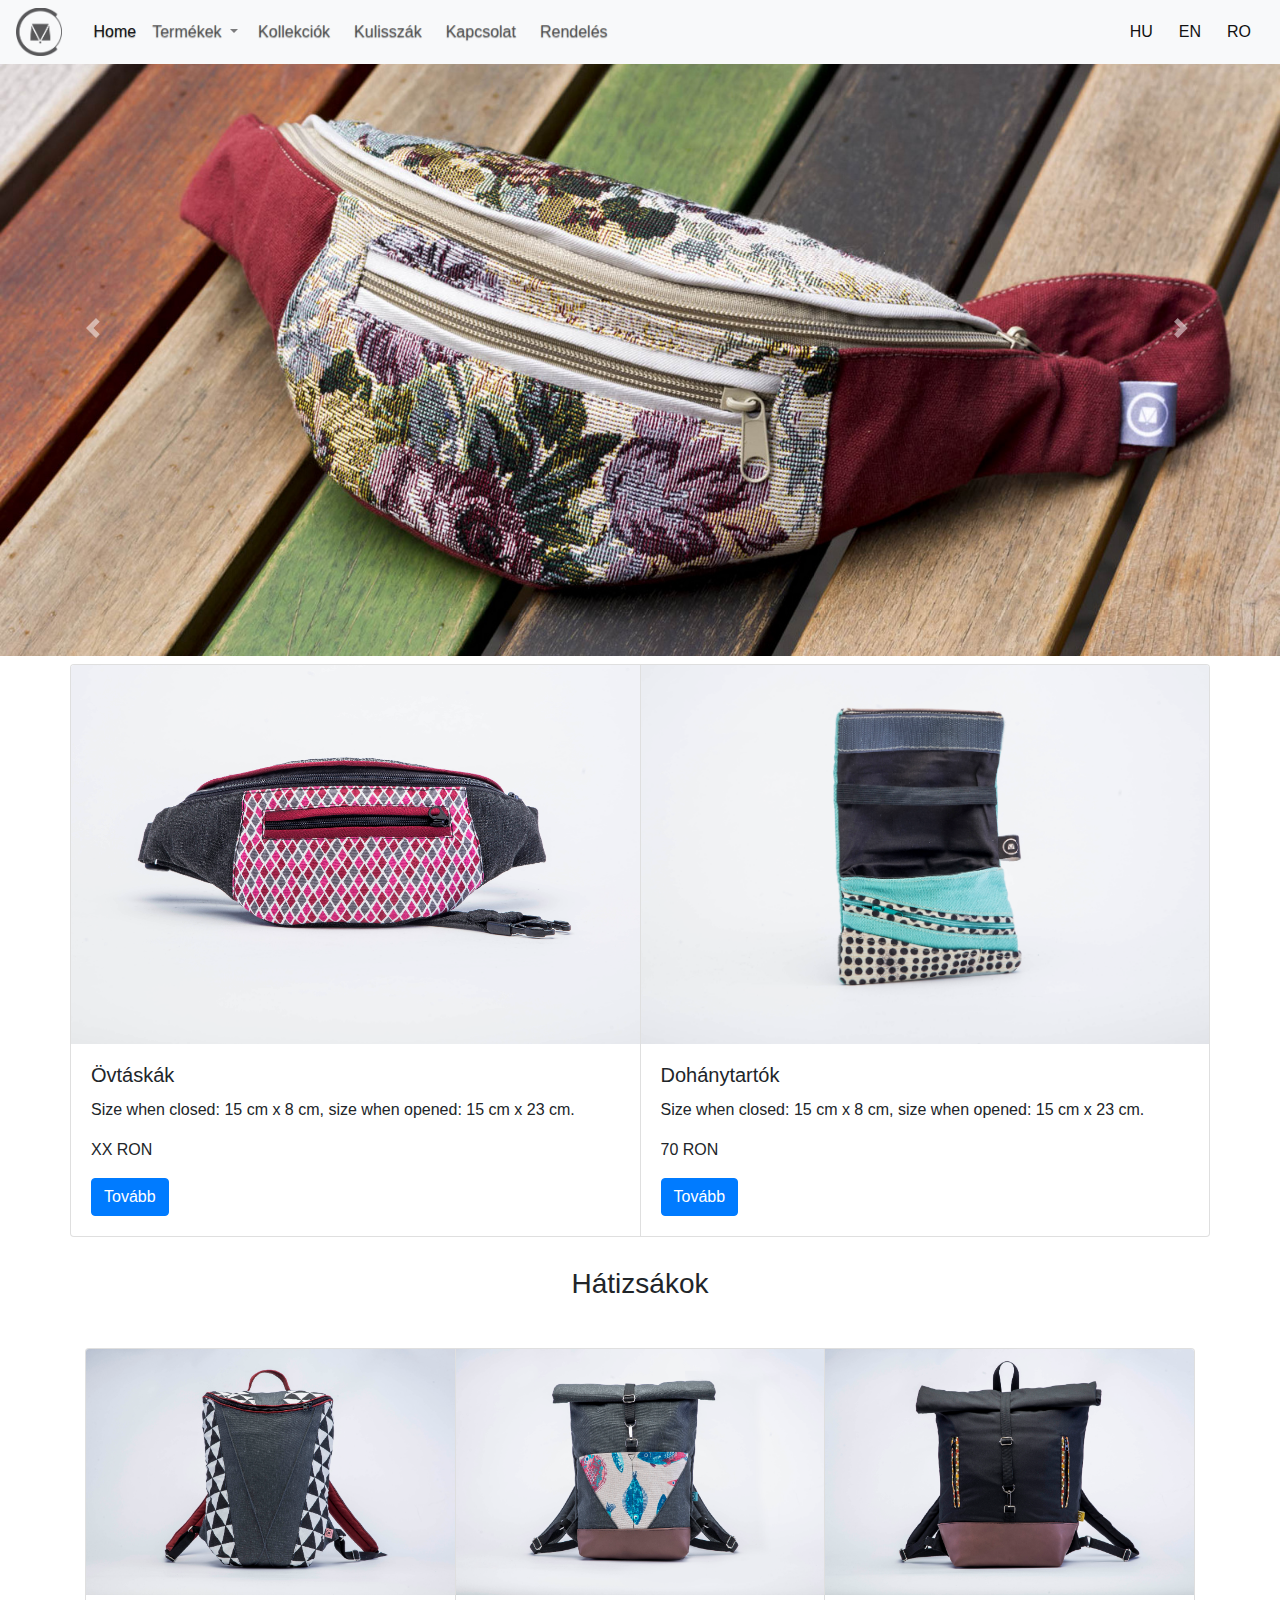
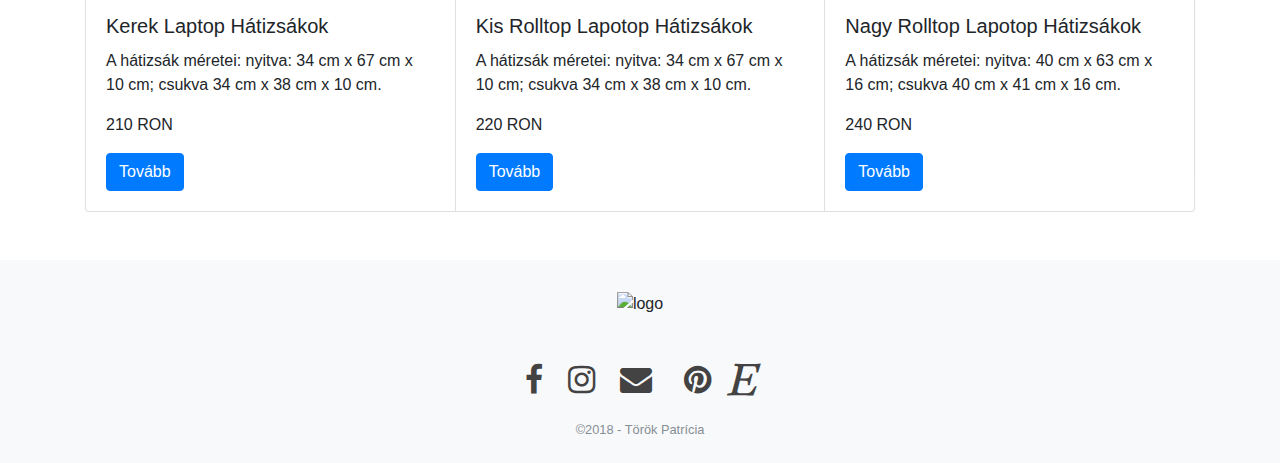
==== commit d4081323: "new styles for home" ====
--- a/index.html
+++ b/index.html
@@ -23,6 +23,11 @@
     
     <nav class="navbar navbar-expand-md navbar-light fixed-top bg-light">
      <a href="index.html"><img class="small-logo d-none d-lg-block" src="pic/iconup.png" alt="logo"></a>
+      
+     <button type="button" class="btn btn-light d-md-none"><span>HU</span></button>
+    <button type="button" class="btn btn-light d-md-none"><span>EN</span></button>
+    <button type="button" class="btn btn-light d-md-none"><span>RO</span></button>
+  
       <button class="navbar-toggler" type="button" data-toggle="collapse" data-target="#navbarsExampleDefault" aria-controls="navbarsExampleDefault" aria-expanded="false" aria-label="Toggle navigation">
           <span class="navbar-toggler-icon"></span>
         </button>
@@ -32,24 +37,51 @@
                 <li class="nav-item active">
                     <a class="nav-link" href="index.html">Home <span class="sr-only">(current)</span></a>
       </li>
-      <li class="nav-item  mx-1">
-        <a class="nav-link" href="#">Termékek</a>
-      </li>
+      <li class="nav-item dropdown">
+          <a class="nav-link dropdown-toggle" href="#" id="navbarDropdownMenuLink" data-toggle="dropdown" aria-haspopup="true" aria-expanded="false">
+            Termékek
+          </a>
+          <div class="dropdown-menu" aria-labelledby="navbarDropdownMenuLink">
+           
+            <a class="dropdown-item dropdown-item" href="#">Hátizsákok</a>
+            <a class="dropdown-item dropdown-item" href="#">Övtáskák</a>
+            <a class="dropdown-item dropdown-item" href="#">Dohánytartók</a>
+
+
+           <!-- <li class="nav-item dropdown">
+                <a class="nav-link dropdown-toggle" href="#" id="navbarDropdownMenuLink2" data-toggle="dropdown" aria-haspopup="true" aria-expanded="false">
+                  Dropdown link
+                </a>
+                <div class="dropdown-menu" aria-labelledby="navbarDropdownMenuLink2">
+                  <a class="dropdown-item" href="#">Action</a>
+                  <a class="dropdown-item" href="#">Another action</a>
+                  <a class="dropdown-item" href="#">Something else here</a>
+                </div>
+              </li> -->
+            
+    
+          </div>
+        </li>
       <li class="nav-item mx-1">
         <a class="nav-link" href="#">Kollekciók</a>
       </li>
       <li class="nav-item mx-1">
-        <a class="nav-link" href="#">Rólunk</a>
-      </li>
-      <li class="nav-item mx-1">
-        <a class="nav-link " href="#">Rendelés</a>
+        <a class="nav-link" href="about.html">Kulisszák</a>
       </li>
       <li class="nav-item mx-1">
         <a class="nav-link " href="#">Kapcsolat</a>
       </li>
+      <li class="nav-item mx-1">
+          <a class="nav-link " href="order.html">Rendelés</a>
+        </li>
     </ul>
     
   </div>
+  
+  <button type="button" class="btn btn-light d-none d-md-block"><span>HU</span></button>
+  <button type="button" class="btn btn-light d-none d-md-block"><span>EN</span></button>
+  <button type="button" class="btn btn-light d-none d-md-block"><span>RO</span></button>
+  
 </nav>
 <div id="jumbotron-logo" class="jumbotron jumbotron-fluid bg-light d-block d-lg-none">
   <div class="container text-center">
@@ -88,20 +120,22 @@
   <div class="row">
     <div class="card-group my-2">
       <div class="card">
-        <img class="card-img-top" src="pic/nagy11.jpg" alt="Card image cap">
+        <img class="card-img-top" src="pic/ovtaska1.jpg" onmouseover="src='pic/ovtaska2.jpg'" onmouseout="src='pic/ovtaska1.jpg'"  alt="Card image cap">
         <div class="card-body">
-        <h5 class="card-title">Card title</h5>
-        <p class="card-text">This card has supporting text below as a natural lead-in to additional content.</p>
-        <button type="button" class="btn btn-primary">Let's see</button>
+        <h5 class="card-title">Övtáskák</h5>
+        <p class="card-text">Size when closed: 15 cm x 8 cm, size when opened: 15 cm x 23 cm.</p>
+        <p class="prise">XX RON</p>
+        <button type="button" class="btn btn-primary">Tovább</button>
       </div>
       
     </div>
     <div class="card">
-      <img class="card-img-top" src="pic/nagy22.jpg" alt="Card image cap">
+      <img class="card-img-top" src="pic/dohany2.jpg"  onmouseover="src='pic/dohany1.jpg'" onmouseout="src='pic/dohany2.jpg'"  alt="Card image cap">
       <div class="card-body">
-        <h5 class="card-title">Card title</h5>
-        <p class="card-text">This is a wider card with supporting text below as a natural lead-in to additional content. This card has even longer content than the first to show that equal height action.</p>
-        <button type="button" class="btn btn-primary">Let's see</button>
+        <h5 class="card-title">Dohánytartók</h5>
+        <p class="card-text">Size when closed: 15 cm x 8 cm, size when opened: 15 cm x 23 cm.</p>
+        <p class="prise">70 RON</p>
+        <button type="button" class="btn btn-primary">Tovább</button>
       </div>
       
     </div>
@@ -110,36 +144,43 @@
 </div>
 
 <div class="container">
+  <h3 class="text-center mt-4">Hátizsákok</h3>
 <div class="card-group my-5">
   <div class="card">
-    <img class="card-img-top" src="pic/o14.3.jpg" alt="Card image cap">
+    <img class="card-img-top" src="pic/kereklaptop1.jpg" onmouseover="src='pic/kereklaptop2.jpg'" onmouseout="src='pic/kereklaptop1.jpg'"  alt="Card image cap">
     <div class="card-body">
-      <h5 class="card-title">Card title</h5>
-      <p class="card-text">This is a wider card with supporting text below as a natural lead-in to additional content. This content is a little bit longer.</p>
+      <h5 class="card-title">Kerek Laptop Hátizsákok</h5>
+      <p class="card-text">A hátizsák méretei: nyitva: 34 cm x 67 cm x 10 cm; csukva 34 cm x 38 cm x 10 cm.</p>
+      <p class="prise">210 RON</p>
+      <button type="button" class="btn btn-primary">Tovább</button>
     </div>
     <!--<div class="card-footer">
       <small class="text-muted">Last updated 3 mins ago</small>
     </div>-->
   </div>
     <div class="card">
-      <img class="card-img-top" src="pic/o16.2.jpg" alt="Card image cap">
+      <img class="card-img-top" src="pic/kisroll1.jpg" onmouseover="src='pic/kisroll2.jpg'" onmouseout="src='pic/kisroll1.jpg'"  alt="Card image cap">
       <div class="card-body">
-      <h5 class="card-title">Card title</h5>
-      <p class="card-text">This card has supporting text below as a natural lead-in to additional content.</p>
+      <h5 class="card-title">Kis Rolltop Lapotop Hátizsákok</h5>
+      <p class="card-text">A hátizsák méretei: nyitva: 34 cm x 67 cm x 10 cm; csukva 34 cm x 38 cm x 10 cm.</p>
+      <p class="prise">220 RON</p>
+      <button type="button" class="btn btn-primary">Tovább</button>
     </div>
     
   </div>
   <div class="card">
-    <img class="card-img-top" src="pic/o16.3.jpg" alt="Card image cap">
+    <img class="card-img-top" src="pic/nagyroll1.jpg" onmouseover="src='pic/nagyroll2.jpg'" onmouseout="src='pic/nagyroll1.jpg'"  alt="Card image cap">
     <div class="card-body">
-      <h5 class="card-title">Card title</h5>
-      <p class="card-text">This is a wider card with supporting text below as a natural lead-in to additional content. This card has even longer content than the first to show that equal height action.</p>
-    </div>
-    
-  </div>
-</div>
-</div>
-
+      <h5 class="card-title">Nagy Rolltop Lapotop Hátizsákok</h5>
+      <p class="card-text">A hátizsák méretei: nyitva: 40 cm x 63 cm x 16 cm; csukva 40 cm x 41 cm x 16 cm.</p>
+      <p class="prise">240 RON</p>
+      <button type="button" class="btn btn-primary">Tovább</button>
+    </div>
+    
+  </div>
+</div>
+</div>
+<!--
 <div class="container">
   <div class="row">
     <div class="card bg-dark text-white">
@@ -151,7 +192,7 @@
       </div>
     </div>
   </div>
-</div>
+</div> -->
 
     <footer class="py-2 bg-light">
       <div class="container">
@@ -191,5 +232,8 @@
         text: 'Thumbnail'
       });
     </script>
+    <script type="text/javascript">
+
+    </script>
   </body>
 </html>
--- a/css/style.css
+++ b/css/style.css
@@ -1,3 +1,6 @@
+/* Home page nav slide jumbotron*/
+
+
 .slideshow img{
     max-height: 100%;
     
@@ -26,6 +29,9 @@
 #jumbotron-logo{
     margin-bottom: 0;
 }
+
+
+
 /* Footer */
 .fas-logos{
     font-size: 2rem;
@@ -45,4 +51,24 @@
         margin-bottom: -3rem;
     }
 
+}
+
+/* order page*/
+
+div.jumbCM{
+    
+    background: url(../pic/jumbCM.jpg);
+    background-size: contain;
+    margin-top: 4rem;
+    
+}
+
+/* ABOUT */
+
+div.textbox{
+    color: black;
+    
+    text-shadow: 1px 0px 0.5px rgb(59, 59, 59);
+    background-color: rgba(250, 250, 250, 0.75);
+    
 }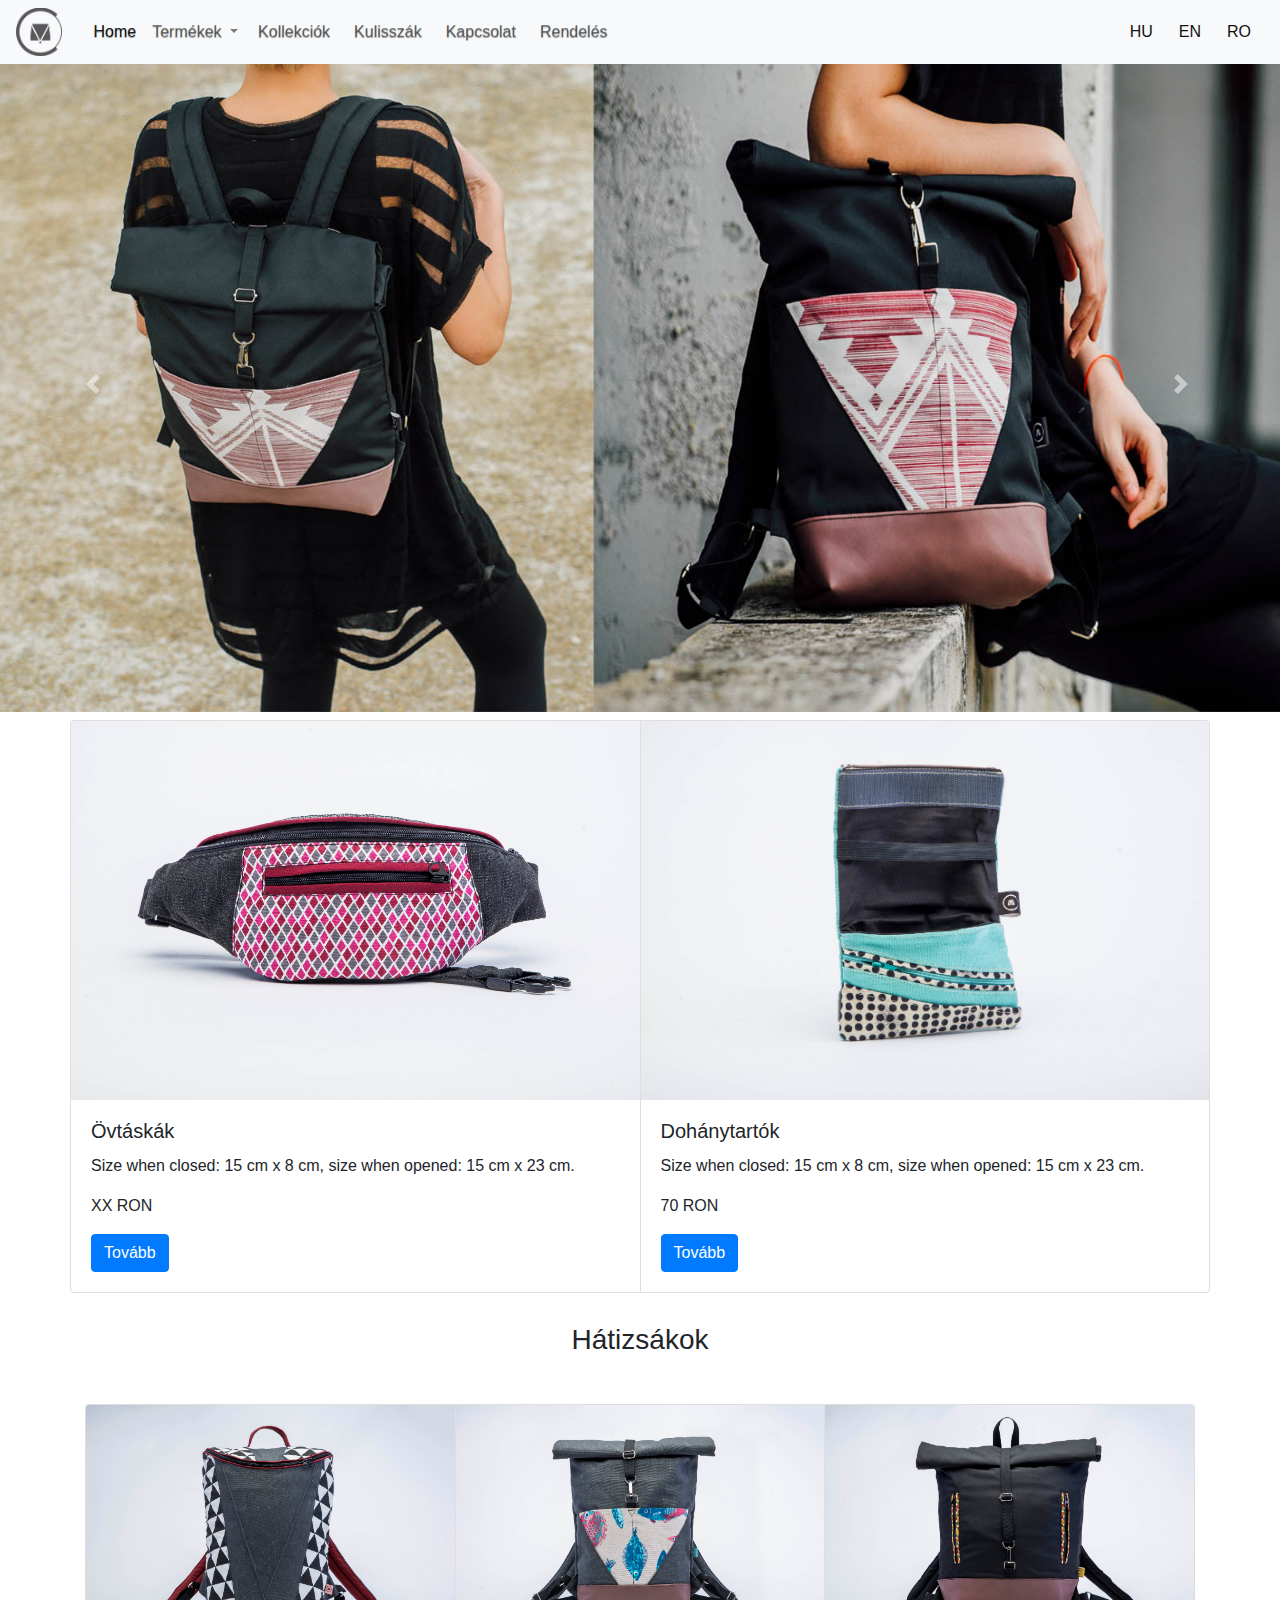
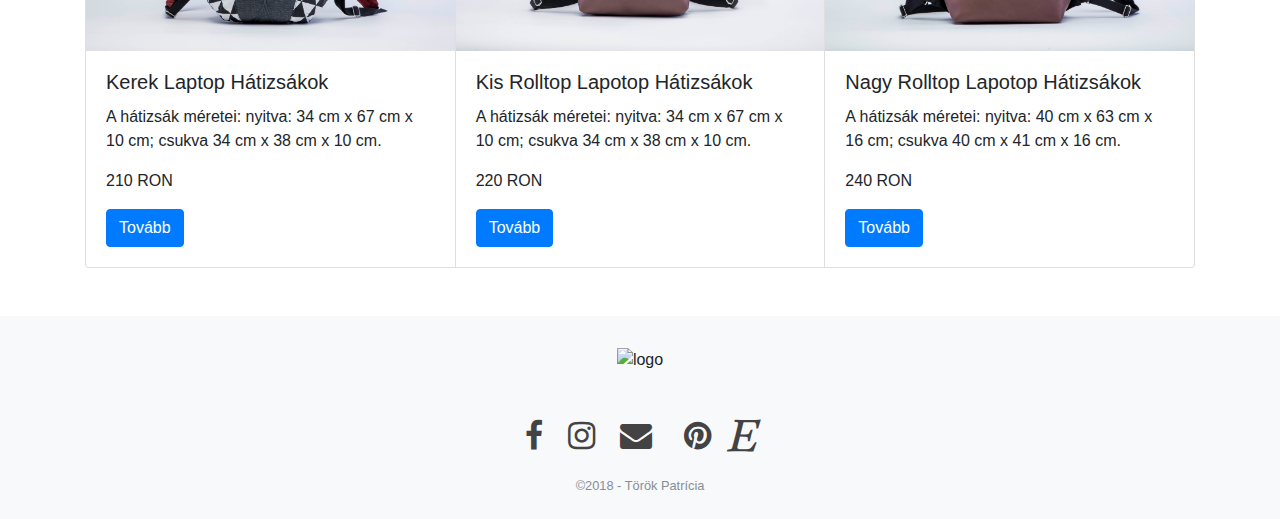
==== commit 30c0d4c5: "new photos for the slideshow" ====
--- a/index.html
+++ b/index.html
@@ -19,70 +19,82 @@
   </head>
 
   <body>
-    
-    
-    <nav class="navbar navbar-expand-md navbar-light fixed-top bg-light">
-     <a href="index.html"><img class="small-logo d-none d-lg-block" src="pic/iconup.png" alt="logo"></a>
-      
-     <button type="button" class="btn btn-light d-md-none"><span>HU</span></button>
-    <button type="button" class="btn btn-light d-md-none"><span>EN</span></button>
-    <button type="button" class="btn btn-light d-md-none"><span>RO</span></button>
-  
-      <button class="navbar-toggler" type="button" data-toggle="collapse" data-target="#navbarsExampleDefault" aria-controls="navbarsExampleDefault" aria-expanded="false" aria-label="Toggle navigation">
-          <span class="navbar-toggler-icon"></span>
-        </button>
+    <div class="container">
+      <div class="row">
+        <nav>
+      <nav class="navbar navbar-light bg-light justify-content-between">
+          <a class="navbar-brand">Navbar</a>
+          <form class="form-inline">
+            <input class="form-control mr-sm-2" type="search" placeholder="Search" aria-label="Search">
+            <button class="btn btn-outline-secondary my-2 my-sm-0" type="submit">Keress</button>
+          </form>
+       
+      </div>
+      <div class="row">
+          <div class="navbar navbar-expand-md navbar-light fixed-top bg-light">
+          <a href="index.html"><img class="small-logo d-none d-lg-block" src="pic/iconup.png" alt="logo"></a>
+            
+          <button type="button" class="btn btn-light d-md-none"><span>HU</span></button>
+          <button type="button" class="btn btn-light d-md-none"><span>EN</span></button>
+          <button type="button" class="btn btn-light d-md-none"><span>RO</span></button>
         
-        <div class="collapse navbar-collapse mx-4" id="navbarsExampleDefault">
-            <ul class="navbar-nav mr-auto ">
-                <li class="nav-item active">
-                    <a class="nav-link" href="index.html">Home <span class="sr-only">(current)</span></a>
-      </li>
-      <li class="nav-item dropdown">
-          <a class="nav-link dropdown-toggle" href="#" id="navbarDropdownMenuLink" data-toggle="dropdown" aria-haspopup="true" aria-expanded="false">
-            Termékek
-          </a>
-          <div class="dropdown-menu" aria-labelledby="navbarDropdownMenuLink">
-           
-            <a class="dropdown-item dropdown-item" href="#">Hátizsákok</a>
-            <a class="dropdown-item dropdown-item" href="#">Övtáskák</a>
-            <a class="dropdown-item dropdown-item" href="#">Dohánytartók</a>
-
-
-           <!-- <li class="nav-item dropdown">
-                <a class="nav-link dropdown-toggle" href="#" id="navbarDropdownMenuLink2" data-toggle="dropdown" aria-haspopup="true" aria-expanded="false">
-                  Dropdown link
+            <button class="navbar-toggler" type="button" data-toggle="collapse" data-target="#navbarsExampleDefault" aria-controls="navbarsExampleDefault" aria-expanded="false" aria-label="Toggle navigation">
+                <span class="navbar-toggler-icon"></span>
+              </button>
+              
+              <div class="collapse navbar-collapse mx-4" id="navbarsExampleDefault">
+                  <ul class="navbar-nav mr-auto ">
+                      <li class="nav-item active">
+                          <a class="nav-link" href="index.html">Home <span class="sr-only">(current)</span></a>
+            </li>
+            <li class="nav-item dropdown">
+                <a class="nav-link dropdown-toggle" href="#" id="navbarDropdownMenuLink" data-toggle="dropdown" aria-haspopup="true" aria-expanded="false">
+                  Termékek
                 </a>
-                <div class="dropdown-menu" aria-labelledby="navbarDropdownMenuLink2">
-                  <a class="dropdown-item" href="#">Action</a>
-                  <a class="dropdown-item" href="#">Another action</a>
-                  <a class="dropdown-item" href="#">Something else here</a>
+                <div class="dropdown-menu" aria-labelledby="navbarDropdownMenuLink">
+                
+                  <a class="dropdown-item dropdown-item" href="#">Hátizsákok</a>
+                  <a class="dropdown-item dropdown-item" href="#">Övtáskák</a>
+                  <a class="dropdown-item dropdown-item" href="#">Dohánytartók</a>
+
+
+                <!-- <li class="nav-item dropdown">
+                      <a class="nav-link dropdown-toggle" href="#" id="navbarDropdownMenuLink2" data-toggle="dropdown" aria-haspopup="true" aria-expanded="false">
+                        Dropdown link
+                      </a>
+                      <div class="dropdown-menu" aria-labelledby="navbarDropdownMenuLink2">
+                        <a class="dropdown-item" href="#">Action</a>
+                        <a class="dropdown-item" href="#">Another action</a>
+                        <a class="dropdown-item" href="#">Something else here</a>
+                      </div>
+                    </li> -->
+                  
+          
                 </div>
-              </li> -->
-            
-    
-          </div>
-        </li>
-      <li class="nav-item mx-1">
-        <a class="nav-link" href="#">Kollekciók</a>
-      </li>
-      <li class="nav-item mx-1">
-        <a class="nav-link" href="about.html">Kulisszák</a>
-      </li>
-      <li class="nav-item mx-1">
-        <a class="nav-link " href="#">Kapcsolat</a>
-      </li>
-      <li class="nav-item mx-1">
-          <a class="nav-link " href="order.html">Rendelés</a>
-        </li>
-    </ul>
-    
-  </div>
-  
-  <button type="button" class="btn btn-light d-none d-md-block"><span>HU</span></button>
-  <button type="button" class="btn btn-light d-none d-md-block"><span>EN</span></button>
-  <button type="button" class="btn btn-light d-none d-md-block"><span>RO</span></button>
-  
-</nav>
+              </li>
+            <li class="nav-item mx-1">
+              <a class="nav-link" href="#">Kollekciók</a>
+            </li>
+            <li class="nav-item mx-1">
+              <a class="nav-link" href="about.html">Kulisszák</a>
+            </li>
+            <li class="nav-item mx-1">
+              <a class="nav-link " href="#">Kapcsolat</a>
+            </li>
+            <li class="nav-item mx-1">
+                <a class="nav-link " href="order.html">Rendelés</a>
+              </li>
+          </ul>
+          
+        </div>
+        
+        <button type="button" class="btn btn-light d-none d-md-block"><span>HU</span></button>
+        <button type="button" class="btn btn-light d-none d-md-block"><span>EN</span></button>
+        <button type="button" class="btn btn-light d-none d-md-block"><span>RO</span></button>
+      </div>
+    </nav>
+  </div>
+</div>
 <div id="jumbotron-logo" class="jumbotron jumbotron-fluid bg-light d-block d-lg-none">
   <div class="container text-center">
     <img src="pic/arnyekoltlogo.png" class="biglogo" alt="logo">
@@ -93,16 +105,19 @@
 <div id="carouselExampleControls" class="carousel slide" data-ride="carousel">
   <div class="carousel-inner">
     <div class="carousel-item active">
-      <img class="d-block w-100" src="pic/o13.1.jpg" alt="First slide">
-    </div>
-    <div class="carousel-item">
-      <img class="d-block w-100" src="pic/o14.1.jpg" alt="Second slide">
-    </div>
-    <div class="carousel-item">
-      <img class="d-block w-100" src="pic/o15.1.jpg" alt="Third slide">
-    </div>
-    <div class="carousel-item">
-      <img class="d-block w-100" src="pic/o16.1.jpg" alt="fourth slide">
+      <img class="d-block w-100" src="pic/borito1.jpg" alt="First slide">
+    </div>
+    <div class="carousel-item">
+      <img class="d-block w-100" src="pic/borito2.jpg" alt="Second slide">
+    </div>
+    <div class="carousel-item">
+      <img class="d-block w-100" src="pic/borito3.jpg" alt="Third slide">
+    </div>
+    <div class="carousel-item">
+      <img class="d-block w-100" src="pic/borito4.jpg" alt="fourth slide">
+    </div>
+    <div class="carousel-item">
+      <img class="d-block w-100" src="pic/borito5.jpg" alt="fifth slide">
     </div>
   </div>
   <a class="carousel-control-prev" href="#carouselExampleControls" role="button" data-slide="prev">
